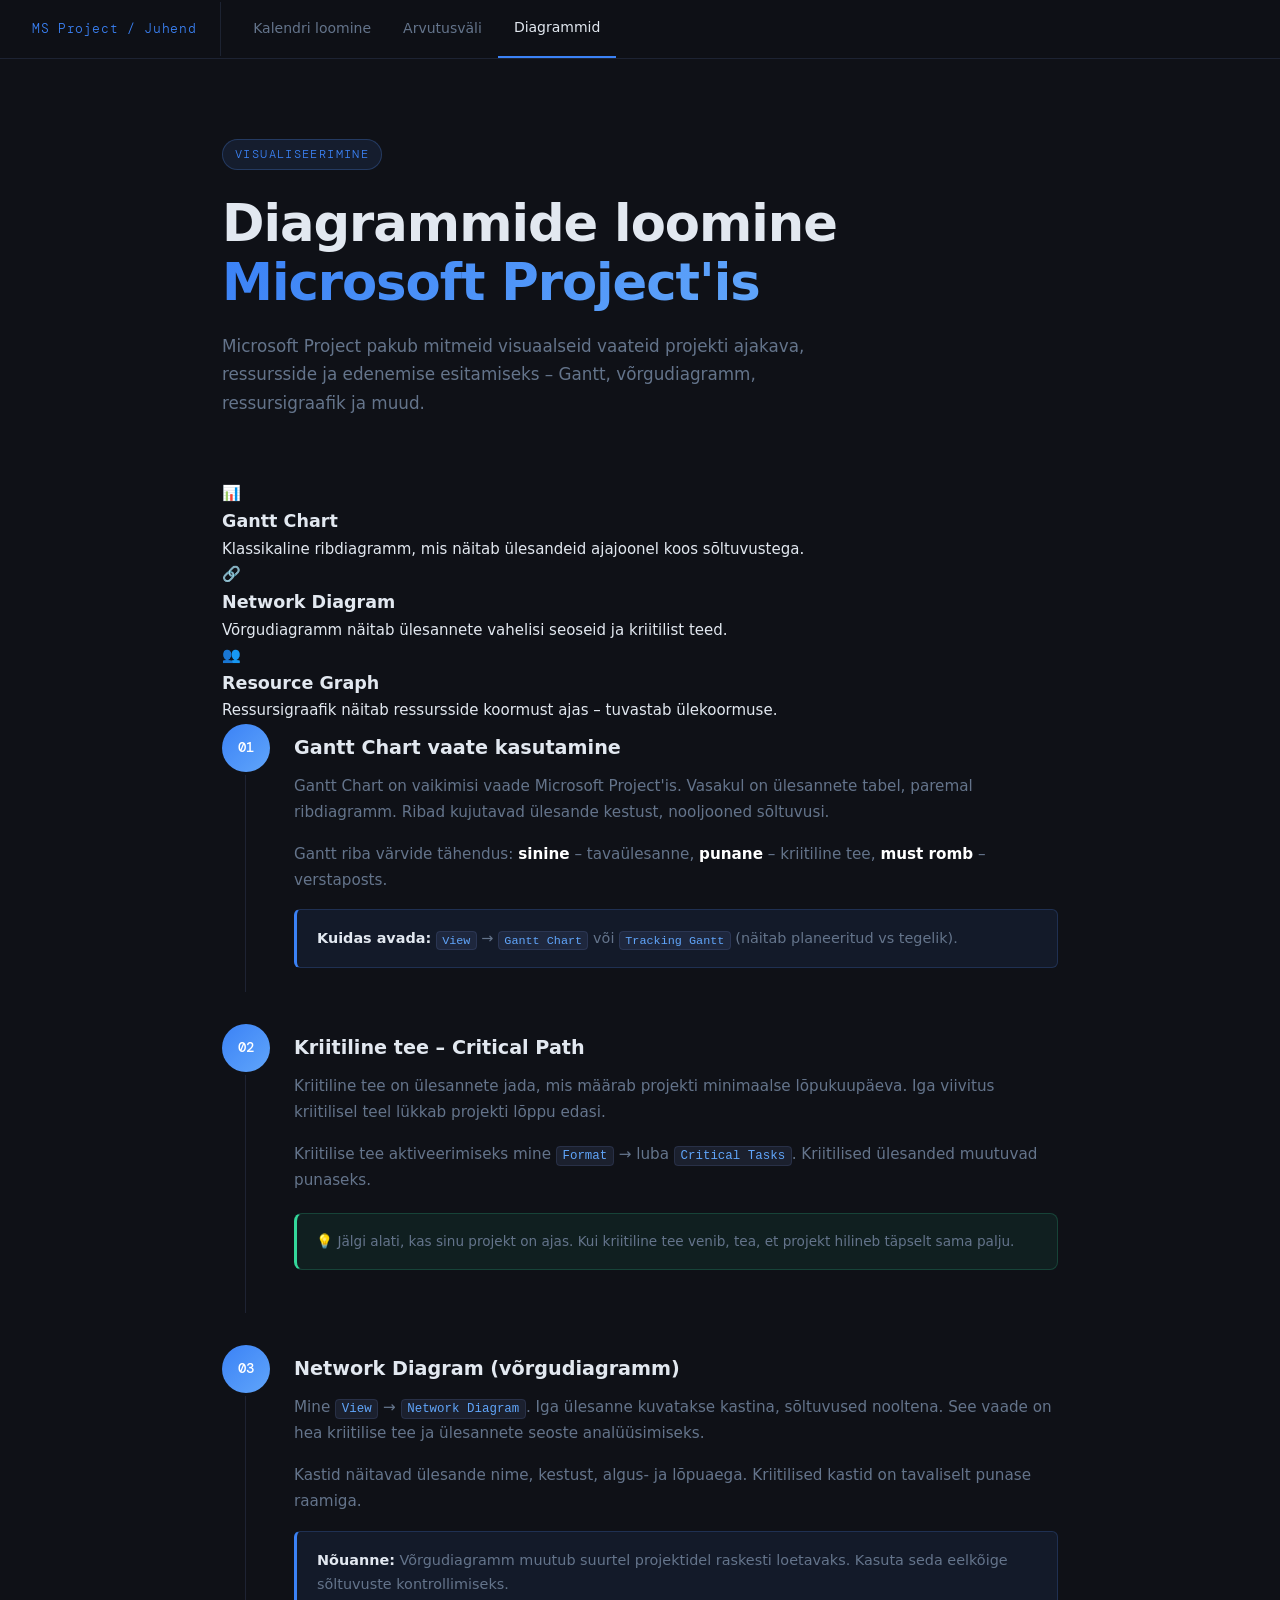
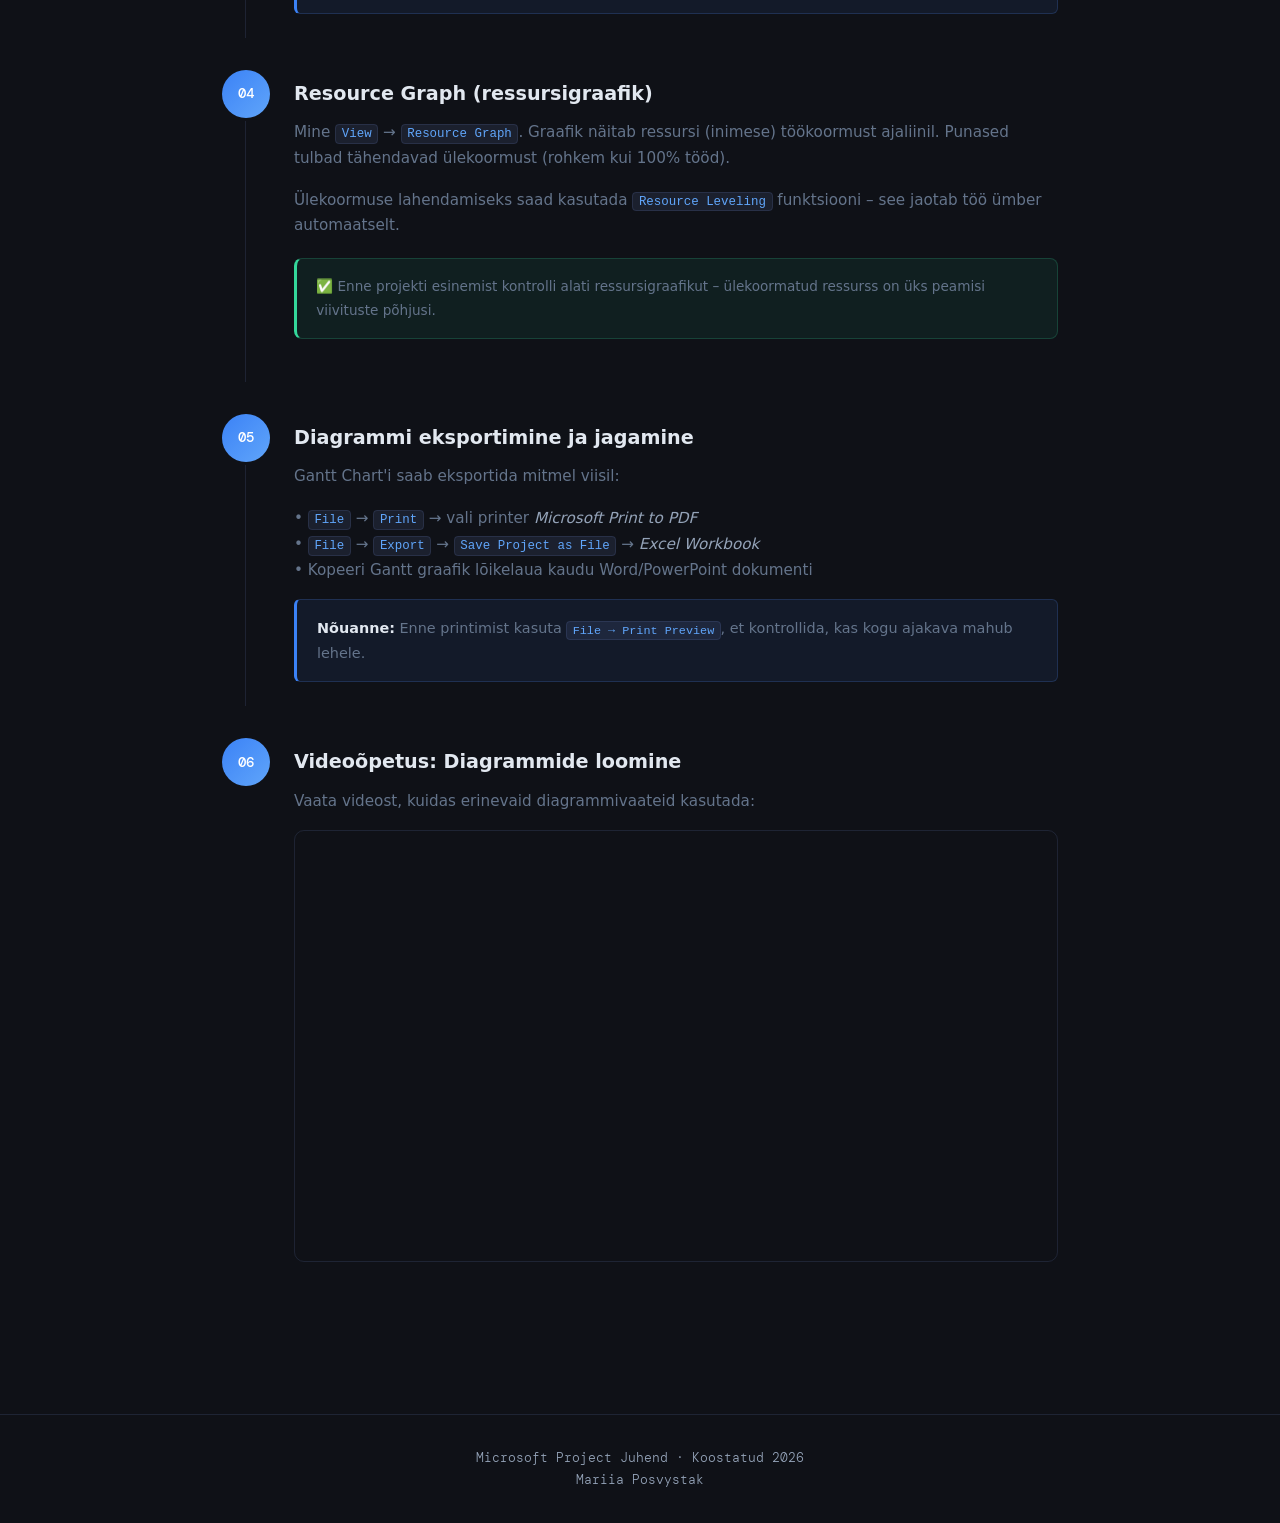
==== diagramm.html @ e5f872ce "Create diagramm.html" ====
<!DOCTYPE html>
<html lang="et">
<head>
<meta charset="UTF-8">
<meta name="viewport" content="width=device-width, initial-scale=1.0">
<title>Microsoft Project – Diagrammide loomine</title>
<link rel="stylesheet" href="style.css" />
</head>
<body>

<nav>
  <div class="nav-logo">MS Project / Juhend</div>
  <a href="index.html">Kalendri loomine</a>
  <a href="valem.html">Arvutusväli</a>
  <a href="diagramm.html" class="active">Diagrammid</a>
</nav>

<div class="hero">
  <div class="hero-tag">Visualiseerimine</div>
  <h1>Diagrammide loomine<br><span>Microsoft Project'is</span></h1>
  <p>Microsoft Project pakub mitmeid visuaalseid vaateid projekti ajakava, ressursside ja edenemise esitamiseks – Gantt, võrgudiagramm, ressursigraafik ja muud.</p>
</div>

<div class="content">

  <div class="type-grid">
    <div class="type-card">
      <div class="icon">📊</div>
      <h3>Gantt Chart</h3>
      <p>Klassikaline ribdiagramm, mis näitab ülesandeid ajajoonel koos sõltuvustega.</p>
    </div>
    <div class="type-card">
      <div class="icon">🔗</div>
      <h3>Network Diagram</h3>
      <p>Võrgudiagramm näitab ülesannete vahelisi seoseid ja kriitilist teed.</p>
    </div>
    <div class="type-card">
      <div class="icon">👥</div>
      <h3>Resource Graph</h3>
      <p>Ressursigraafik näitab ressursside koormust ajas – tuvastab ülekoormuse.</p>
    </div>
  </div>

  <div class="step">
    <div class="step-num">01</div>
    <div class="step-body">
      <h2>Gantt Chart vaate kasutamine</h2>
      <p>Gantt Chart on vaikimisi vaade Microsoft Project'is. Vasakul on ülesannete tabel, paremal ribdiagramm. Ribad kujutavad ülesande kestust, nooljooned sõltuvusi.</p>
      <p>Gantt riba värvide tähendus: <strong>sinine</strong> – tavaülesanne, <strong>punane</strong> – kriitiline tee, <strong>must romb</strong> – verstaposts.</p>
      <div class="info-box"><strong>Kuidas avada:</strong> <code>View</code> → <code>Gantt Chart</code> või <code>Tracking Gantt</code> (näitab planeeritud vs tegelik).</div>
    </div>
  </div>

  <div class="step">
    <div class="step-num">02</div>
    <div class="step-body">
      <h2>Kriitiline tee – Critical Path</h2>
      <p>Kriitiline tee on ülesannete jada, mis määrab projekti minimaalse lõpukuupäeva. Iga viivitus kriitilisel teel lükkab projekti lõppu edasi.</p>
      <p>Kriitilise tee aktiveerimiseks mine <code>Format</code> → luba <code>Critical Tasks</code>. Kriitilised ülesanded muutuvad punaseks.</p>
      <div class="tip-box">💡 Jälgi alati, kas sinu projekt on ajas. Kui kriitiline tee venib, tea, et projekt hilineb täpselt sama palju.</div>
    </div>
  </div>

  <div class="step">
    <div class="step-num">03</div>
    <div class="step-body">
      <h2>Network Diagram (võrgudiagramm)</h2>
      <p>Mine <code>View</code> → <code>Network Diagram</code>. Iga ülesanne kuvatakse kastina, sõltuvused nooltena. See vaade on hea kriitilise tee ja ülesannete seoste analüüsimiseks.</p>
      <p>Kastid näitavad ülesande nime, kestust, algus- ja lõpuaega. Kriitilised kastid on tavaliselt punase raamiga.</p>
      <div class="info-box"><strong>Nõuanne:</strong> Võrgudiagramm muutub suurtel projektidel raskesti loetavaks. Kasuta seda eelkõige sõltuvuste kontrollimiseks.</div>
    </div>
  </div>

  <div class="step">
    <div class="step-num">04</div>
    <div class="step-body">
      <h2>Resource Graph (ressursigraafik)</h2>
      <p>Mine <code>View</code> → <code>Resource Graph</code>. Graafik näitab ressursi (inimese) töökoormust ajaliinil. Punased tulbad tähendavad ülekoormust (rohkem kui 100% tööd).</p>
      <p>Ülekoormuse lahendamiseks saad kasutada <code>Resource Leveling</code> funktsiooni – see jaotab töö ümber automaatselt.</p>
      <div class="tip-box">✅ Enne projekti esinemist kontrolli alati ressursigraafikut – ülekoormatud ressurss on üks peamisi viivituste põhjusi.</div>
    </div>
  </div>

  <div class="step">
    <div class="step-num">05</div>
    <div class="step-body">
      <h2>Diagrammi eksportimine ja jagamine</h2>
      <p>Gantt Chart'i saab eksportida mitmel viisil:</p>
      <p>• <code>File</code> → <code>Print</code> → vali printer <em>Microsoft Print to PDF</em><br>
         • <code>File</code> → <code>Export</code> → <code>Save Project as File</code> → <em>Excel Workbook</em><br>
         • Kopeeri Gantt graafik lõikelaua kaudu Word/PowerPoint dokumenti</p>
      <div class="info-box"><strong>Nõuanne:</strong> Enne printimist kasuta <code>File → Print Preview</code>, et kontrollida, kas kogu ajakava mahub lehele.</div>
    </div>
  </div>

  <div class="step">
    <div class="step-num">06</div>
    <div class="step-body">
      <h2>Videoõpetus: Diagrammide loomine</h2>
      <p>Vaata videost, kuidas erinevaid diagrammivaateid kasutada:</p>
      <div class="video-wrap">
        <iframe src="https://www.youtube.com/embed/iTpoBlkR0OE" allowfullscreen title="Diagrammide loomine MS Project'is"></iframe>
      </div>
    </div>
  </div>

</div>

<footer>Microsoft Project Juhend · Koostatud 2026<br>Mariia Posvystak</footer>
</body>
</html>
---- style.css ----
@import url('https://fonts.googleapis.com/css2?family=DM+Sans:wght@300;400;500;600;700&family=DM+Mono:wght@400;500&display=swap');

:root {
  --bg: #0f1117;
  --surface: #181c27;
  --surface2: #1e2333;
  --border: #2a2f42;
  --accent: #4f8ef7;
  --accent2: #7c5cfc;
  --success: #34d89b;
  --text: #e8eaf6;
  --text-muted: #8892a4;
  --text-dim: #5a6278;
  --step-bg: #1a1f2e;
}

* { box-sizing: border-box; margin: 0; padding: 0; }

html { scroll-behavior: smooth; }

body {
  font-family: 'DM Sans', sans-serif;
  background: var(--bg);
  color: var(--text);
  min-height: 100vh;
  line-height: 1.65;
}

/* NAV */
nav {
  position: sticky; top: 0; z-index: 100;
  background: rgba(15,17,23,0.92);
  backdrop-filter: blur(12px);
  border-bottom: 1px solid var(--border);
  padding: 0 2rem;
  display: flex; align-items: center; gap: 0;
}

.nav-logo {
  font-family: 'DM Mono', monospace;
  font-size: 0.8rem;
  color: var(--accent);
  padding: 1rem 1.5rem 1rem 0;
  border-right: 1px solid var(--border);
  margin-right: 1rem;
  white-space: nowrap;
  letter-spacing: 0.05em;
}

nav a {
  color: var(--text-muted);
  text-decoration: none;
  font-size: 0.875rem;
  font-weight: 500;
  padding: 1rem 1rem;
  transition: color 0.2s;
  white-space: nowrap;
}

nav a:hover, nav a.active {
  color: var(--text);
}

nav a.active {
  border-bottom: 2px solid var(--accent);
}

/* HERO */
.hero {
  padding: 5rem 2rem 4rem;
  max-width: 900px;
  margin: 0 auto;
}

.hero-tag {
  display: inline-block;
  font-family: 'DM Mono', monospace;
  font-size: 0.72rem;
  letter-spacing: 0.12em;
  text-transform: uppercase;
  color: var(--accent);
  background: rgba(79,142,247,0.1);
  border: 1px solid rgba(79,142,247,0.25);
  padding: 0.3rem 0.75rem;
  border-radius: 2rem;
  margin-bottom: 1.5rem;
}

.hero h1 {
  font-size: clamp(2rem, 5vw, 3.2rem);
  font-weight: 700;
  line-height: 1.15;
  margin-bottom: 1.25rem;
  letter-spacing: -0.02em;
}

.hero h1 span {
  background: linear-gradient(135deg, var(--accent), var(--accent2));
  -webkit-background-clip: text;
  -webkit-text-fill-color: transparent;
  background-clip: text;
}

.hero p {
  font-size: 1.05rem;
  color: var(--text-muted);
  max-width: 620px;
}

/* CONTENT */
.content {
  max-width: 900px;
  margin: 0 auto;
  padding: 0 2rem 6rem;
}

/* STEP CARDS */
.step {
  display: grid;
  grid-template-columns: 3rem 1fr;
  gap: 0 1.5rem;
  margin-bottom: 3.5rem;
  position: relative;
}

.step::after {
  content: '';
  position: absolute;
  left: 1.45rem;
  top: 3.2rem;
  bottom: -1.5rem;
  width: 1px;
  background: var(--border);
}

.step:last-child::after { display: none; }

.step-num {
  width: 3rem; height: 3rem;
  border-radius: 50%;
  background: linear-gradient(135deg, var(--accent), var(--accent2));
  display: flex; align-items: center; justify-content: center;
  font-family: 'DM Mono', monospace;
  font-size: 0.85rem;
  font-weight: 500;
  color: #fff;
  flex-shrink: 0;
  position: relative;
  z-index: 1;
}

.step-body h2 {
  font-size: 1.2rem;
  font-weight: 600;
  margin-bottom: 0.6rem;
  padding-top: 0.5rem;
}

.step-body p {
  color: var(--text-muted);
  font-size: 0.95rem;
  margin-bottom: 1rem;
}

/* SCREENSHOT */
.screenshot {
  border: 1px solid var(--border);
  border-radius: 10px;
  overflow: hidden;
  background: var(--surface2);
  margin-top: 1rem;
}

.screenshot-bar {
  background: var(--surface);
  padding: 0.6rem 1rem;
  display: flex; align-items: center; gap: 0.5rem;
  border-bottom: 1px solid var(--border);
}

.dot { width:10px; height:10px; border-radius:50%; }
.dot-r { background:#ff5f57; }
.dot-y { background:#febc2e; }
.dot-g { background:#28c840; }

.screenshot img {
  width: 100%;
  display: block;
}

/* INFO BOX */
.info-box {
  background: rgba(79,142,247,0.08);
  border: 1px solid rgba(79,142,247,0.2);
  border-left: 3px solid var(--accent);
  border-radius: 6px;
  padding: 1rem 1.25rem;
  margin-top: 1rem;
  font-size: 0.9rem;
  color: var(--text-muted);
}

.info-box strong { color: var(--text); }

/* TIP BOX */
.tip-box {
  background: rgba(52,216,155,0.07);
  border: 1px solid rgba(52,216,155,0.2);
  border-left: 3px solid var(--success);
  border-radius: 6px;
  padding: 1rem 1.25rem;
  margin-top: 1rem;
  font-size: 0.9rem;
  color: var(--text-muted);
}

/* CODE / PATH */
code {
  font-family: 'DM Mono', monospace;
  font-size: 0.82rem;
  background: var(--surface2);
  border: 1px solid var(--border);
  padding: 0.15rem 0.5rem;
  border-radius: 4px;
  color: var(--accent);
}

/* SECTION DIVIDER */
.divider {
  border: none;
  border-top: 1px solid var(--border);
  margin: 3rem 0;
}

/* VIDEO EMBED */
.video-wrap {
  position: relative;
  padding-bottom: 56.25%;
  height: 0;
  overflow: hidden;
  border-radius: 10px;
  border: 1px solid var(--border);
  margin-top: 1rem;
}

.video-wrap iframe {
  position: absolute; top:0; left:0;
  width:100%; height:100%;
  border:none;
}

/* FOOTER */
footer {
  border-top: 1px solid var(--border);
  padding: 2rem;
  text-align: center;
  font-size: 0.8rem;
  color: var(--text-dim);
  font-family: 'DM Mono', monospace;
}/* ============================================================
   Microsoft Project — Kalendri loomise juhend
   style.css
   ============================================================ */

/* ---------- VARIABLES ---------- */
:root {
  --bg:          #0f1117;
  --bg2:         #161922;
  --bg3:         #1c2030;
  --border:      rgba(99, 120, 180, 0.18);
  --accent:      #3b82f6;
  --accent2:     #60a5fa;
  --accent-dim:  rgba(59, 130, 246, 0.12);
  --green:       #22c55e;
  --green-dim:   rgba(34, 197, 94, 0.12);
  --yellow:      #eab308;
  --yellow-dim:  rgba(234, 179, 8, 0.12);
  --red:         #ef4444;
  --text:        #e2e8f0;
  --text-muted:  #64748b;
  --text-dim:    #94a3b8;
  --code-bg:     rgba(99, 120, 180, 0.14);
  --radius:      8px;
  --radius-sm:   4px;
  --max-w:       860px;
  --tr:          0.22s ease;
  --font-sans:   'IBM Plex Sans', system-ui, sans-serif;
  --font-mono:   'IBM Plex Mono', monospace;
}

/* ---------- RESET ---------- */
*, *::before, *::after { box-sizing: border-box; margin: 0; padding: 0; }
html { scroll-behavior: smooth; }
body {
  background: var(--bg);
  color: var(--text);
  font-family: var(--font-sans);
  font-weight: 300;
  line-height: 1.7;
  font-size: 15px;
}
a { color: var(--accent2); text-decoration: none; transition: color var(--tr); }
a:hover { color: #fff; }
code {
  font-family: var(--font-mono);
  font-size: 0.82em;
  background: var(--code-bg);
  padding: 0.15em 0.45em;
  border-radius: var(--radius-sm);
  color: var(--accent2);
}
strong { font-weight: 600; color: #fff; }
em { font-style: italic; color: var(--text-dim); }
p { margin-bottom: 0.9rem; }
p:last-child { margin-bottom: 0; }

/* ---------- HEADER ---------- */
.site-header {
  position: relative;
  overflow: hidden;
  padding: 5rem 2rem 4rem;
  background: var(--bg2);
  border-bottom: 1px solid var(--border);
  text-align: center;
}

.header-grid-bg {
  position: absolute;
  inset: 0;
  background-image:
    linear-gradient(var(--border) 1px, transparent 1px),
    linear-gradient(90deg, var(--border) 1px, transparent 1px);
  background-size: 40px 40px;
  pointer-events: none;
  mask-image: radial-gradient(ellipse 80% 60% at 50% 50%, black 30%, transparent 80%);
}

.header-inner { position: relative; z-index: 1; max-width: var(--max-w); margin: 0 auto; }

.header-badge {
  display: inline-block;
  font-family: var(--font-mono);
  font-size: 0.72rem;
  letter-spacing: 0.12em;
  text-transform: uppercase;
  color: var(--accent2);
  background: var(--accent-dim);
  border: 1px solid rgba(59, 130, 246, 0.3);
  padding: 0.3rem 0.9rem;
  border-radius: 100px;
  margin-bottom: 1.4rem;
}

.site-title {
  font-size: clamp(2rem, 5vw, 3.2rem);
  font-weight: 300;
  line-height: 1.15;
  letter-spacing: -0.02em;
  color: #fff;
  margin-bottom: 1rem;
}
.site-title span { color: var(--accent2); }

.site-desc {
  font-size: 1rem;
  color: var(--text-dim);
  max-width: 560px;
  margin: 0 auto 1.8rem;
  line-height: 1.6;
}

.header-meta {
  display: flex;
  justify-content: center;
  gap: 1.5rem;
  flex-wrap: wrap;
  font-family: var(--font-mono);
  font-size: 0.75rem;
  color: var(--text-muted);
}

/* ---------- TOC ---------- */
.toc {
  background: var(--bg3);
  border-bottom: 1px solid var(--border);
  padding: 1rem 2rem;
  position: sticky;
  top: 0;
  z-index: 50;
}
.toc-inner {
  max-width: var(--max-w);
  margin: 0 auto;
  display: flex;
  align-items: center;
  gap: 1.5rem;
  flex-wrap: wrap;
}
.toc-label {
  font-family: var(--font-mono);
  font-size: 0.7rem;
  text-transform: uppercase;
  letter-spacing: 0.1em;
  color: var(--text-muted);
  white-space: nowrap;
}
.toc-list {
  list-style: none;
  display: flex;
  gap: 1.5rem;
  flex-wrap: wrap;
  counter-reset: toc;
}
.toc-list li { counter-increment: toc; }
.toc-list a {
  font-size: 0.78rem;
  color: var(--text-dim);
}
.toc-list a::before {
  content: counter(toc) ". ";
  color: var(--text-muted);
  font-family: var(--font-mono);
  font-size: 0.7em;
}
.toc-list a:hover { color: var(--accent2); }

/* ---------- SECTIONS ---------- */
.section { padding: 4rem 2rem; }
.section--alt { background: var(--bg2); }
.section-inner { max-width: var(--max-w); margin: 0 auto; }

.step-badge {
  display: inline-block;
  font-family: var(--font-mono);
  font-size: 0.68rem;
  text-transform: uppercase;
  letter-spacing: 0.15em;
  color: var(--accent);
  background: var(--accent-dim);
  border: 1px solid rgba(59, 130, 246, 0.25);
  padding: 0.2rem 0.7rem;
  border-radius: 100px;
  margin-bottom: 0.75rem;
}

.section-title {
  font-size: clamp(1.5rem, 3.5vw, 2.1rem);
  font-weight: 300;
  color: #fff;
  letter-spacing: -0.02em;
  margin-bottom: 1.2rem;
  line-height: 1.2;
}

/* ---------- INFO CARDS ---------- */
.info-grid {
  display: grid;
  grid-template-columns: repeat(auto-fit, minmax(220px, 1fr));
  gap: 1rem;
  margin: 1.5rem 0;
}
.info-card {
  background: var(--bg3);
  border: 1px solid var(--border);
  border-radius: var(--radius);
  padding: 1.4rem;
  transition: border-color var(--tr);
}
.info-card:hover { border-color: rgba(99, 120, 180, 0.4); }
.info-card__icon { font-size: 1.6rem; margin-bottom: 0.6rem; }
.info-card h3 {
  font-size: 0.95rem;
  font-weight: 600;
  color: #fff;
  margin-bottom: 0.4rem;
}
.info-card p { font-size: 0.83rem; color: var(--text-dim); margin: 0; }

/* ---------- TIP BOXES ---------- */
.tip-box {
  display: flex;
  gap: 0.8rem;
  padding: 1rem 1.2rem;
  border-radius: var(--radius);
  margin: 1.2rem 0;
  font-size: 0.85rem;
  align-items: flex-start;
}
.tip-icon { font-size: 1rem; flex-shrink: 0; margin-top: 0.1rem; }
.tip-box--blue  { background: var(--accent-dim); border: 1px solid rgba(59,130,246,.25); }
.tip-box--green { background: var(--green-dim);  border: 1px solid rgba(34,197,94,.25); }
.tip-box--yellow{ background: var(--yellow-dim); border: 1px solid rgba(234,179,8,.25); color: #fef08a; }
.tip-box--inline {
  background: var(--yellow-dim);
  border: 1px solid rgba(234,179,8,.25);
  border-radius: var(--radius-sm);
  padding: 0.5rem 0.8rem;
  font-size: 0.8rem;
  color: #fef08a;
  margin-top: 0.8rem;
}

/* ---------- SCREENSHOT MOCK ---------- */
.screenshot-wrap {
  margin: 1.8rem 0;
  border: 1px solid var(--border);
  border-radius: var(--radius);
  overflow: hidden;
  box-shadow: 0 8px 32px rgba(0,0,0,0.4);
}
.screenshot-toolbar {
  display: flex;
  align-items: center;
  gap: 0.5rem;
  background: #252933;
  padding: 0.55rem 0.9rem;
  border-bottom: 1px solid var(--border);
}
.dot {
  width: 11px; height: 11px;
  border-radius: 50%; flex-shrink: 0;
}
.dot--red    { background: #ef4444; }
.dot--yellow { background: #eab308; }
.dot--green  { background: #22c55e; }
.toolbar-title {
  font-family: var(--font-mono);
  font-size: 0.72rem;
  color: var(--text-muted);
  margin-left: 0.4rem;
}
.screenshot-body {
  background: #1e2235;
  padding: 1rem;
  overflow-x: auto;
}
.screenshot-body--pad { padding: 1.5rem; }
.screenshot-caption {
  background: var(--bg3);
  border-top: 1px solid var(--border);
  padding: 0.6rem 1rem;
  font-size: 0.78rem;
  color: var(--text-muted);
}

/* --- Ribbon --- */
.mock-ribbon {
  display: flex;
  align-items: center;
  gap: 0.3rem;
  background: #1a1f30;
  padding: 0.5rem 0.6rem;
  border-radius: var(--radius-sm);
  margin-bottom: 0.75rem;
  flex-wrap: wrap;
}
.ribbon-tab {
  font-family: var(--font-mono);
  font-size: 0.72rem;
  padding: 0.25rem 0.7rem;
  border-radius: var(--radius-sm);
  color: var(--text-muted);
  cursor: default;
}
.ribbon-tab--active {
  background: var(--accent-dim);
  color: var(--accent2);
  border: 1px solid rgba(59,130,246,0.3);
}
.ribbon-btns { display: flex; gap: 0.4rem; margin-left: auto; flex-wrap: wrap; }
.ribbon-btn {
  font-family: var(--font-mono);
  font-size: 0.7rem;
  background: #252a3d;
  border: 1px solid var(--border);
  color: var(--text-dim);
  padding: 0.3rem 0.7rem;
  border-radius: var(--radius-sm);
  cursor: default;
}
.ribbon-btn--highlight {
  background: var(--accent-dim);
  border-color: rgba(59,130,246,0.4);
  color: var(--accent2);
  font-weight: 500;
}

/* --- Mock Dialog --- */
.mock-dialog {
  background: #1a1f30;
  border: 1px solid var(--border);
  border-radius: var(--radius);
  padding: 1rem;
}
.mock-dialog--sm  { max-width: 380px; margin: 0 auto; }
.mock-dialog--md  { max-width: 480px; margin: 0 auto; }
.dialog-titlebar {
  font-family: var(--font-mono);
  font-size: 0.78rem;
  color: var(--accent2);
  font-weight: 500;
  padding-bottom: 0.6rem;
  border-bottom: 1px solid var(--border);
  margin-bottom: 0.8rem;
}
.dialog-row {
  display: flex;
  align-items: center;
  gap: 0.6rem;
  flex-wrap: wrap;
  font-size: 0.8rem;
  color: var(--text-dim);
  margin-bottom: 0.6rem;
}
.dialog-radios {
  display: flex;
  flex-direction: column;
  gap: 0.5rem;
  font-size: 0.82rem;
  color: var(--text-dim);
  margin-bottom: 0.8rem;
}
.dialog-radios label { display: flex; align-items: center; gap: 0.4rem; cursor: default; }
.dialog-namefield {
  display: flex;
  align-items: center;
  gap: 0.6rem;
  font-size: 0.82rem;
  color: var(--text-dim);
  margin-bottom: 0.8rem;
}
.dialog-btns {
  display: flex;
  gap: 0.5rem;
  justify-content: flex-end;
  margin-top: 0.6rem;
}
.dialog-btns--spread {
  display: flex;
  justify-content: space-between;
  align-items: center;
  gap: 0.5rem;
  margin-top: 0.8rem;
}
.dialog-btns--spread > div { display: flex; gap: 0.4rem; }
.dialog-tabs {
  display: flex;
  gap: 0.3rem;
  margin-bottom: 0.6rem;
  border-bottom: 1px solid var(--border);
  padding-bottom: 0.4rem;
}
.dtab {
  font-family: var(--font-mono);
  font-size: 0.72rem;
  padding: 0.25rem 0.7rem;
  border-radius: var(--radius-sm) var(--radius-sm) 0 0;
  color: var(--text-muted);
  cursor: default;
}
.dtab--active {
  background: var(--accent-dim);
  color: var(--accent2);
  border: 1px solid rgba(59,130,246,.25);
}
.exc-btns { display: flex; gap: 0.4rem; margin-top: 0.4rem; }

/* --- Project Info Grid --- */
.proj-info-grid {
  display: grid;
  grid-template-columns: auto 1fr;
  gap: 0.5rem 0.8rem;
  align-items: center;
  font-size: 0.82rem;
}
.proj-info-grid label { color: var(--text-muted); white-space: nowrap; font-size: 0.78rem; }
.label--hl { color: var(--yellow) !important; font-weight: 500; }
.mock-select--hl {
  border-color: rgba(234,179,8,.4) !important;
  background: rgba(234,179,8,.07) !important;
  color: #fef08a !important;
}

/* --- Shared form elements --- */
.mock-btn {
  font-family: var(--font-mono);
  font-size: 0.72rem;
  background: #252a3d;
  border: 1px solid var(--border);
  color: var(--text-dim);
  padding: 0.3rem 0.8rem;
  border-radius: var(--radius-sm);
  cursor: default;
}
.mock-btn--primary {
  background: var(--accent-dim);
  border-color: rgba(59,130,246,.4);
  color: var(--accent2);
}
.mock-btn--highlight {
  background: var(--accent-dim);
  border-color: rgba(59,130,246,.4);
  color: var(--accent2);
  font-weight: 500;
  white-space: nowrap;
}
.mock-select {
  font-family: var(--font-mono);
  font-size: 0.75rem;
  background: #252a3d;
  border: 1px solid var(--border);
  color: var(--text);
  padding: 0.25rem 0.5rem;
  border-radius: var(--radius-sm);
  cursor: default;
  appearance: none;
}
.mock-select--inline { padding: 0.1rem 0.3rem; font-size: 0.7rem; }
.mock-input {
  font-family: var(--font-mono);
  font-size: 0.75rem;
  background: #252a3d;
  border: 1px solid var(--border);
  color: var(--text);
  padding: 0.25rem 0.6rem;
  border-radius: var(--radius-sm);
  width: 100%;
  outline: none;
}
.mock-input--highlight {
  border-color: rgba(59,130,246,.4);
  background: var(--accent-dim);
  color: var(--accent2);
}

/* --- Calendar mock --- */
.mock-cal {
  background: #252a3d;
  border: 1px solid var(--border);
  border-radius: var(--radius-sm);
  padding: 0.6rem;
  margin-top: 0.6rem;
  max-width: 320px;
}
.mock-cal__header {
  display: flex;
  justify-content: space-between;
  font-family: var(--font-mono);
  font-size: 0.72rem;
  color: var(--text-dim);
  margin-bottom: 0.5rem;
  padding: 0 0.2rem;
}
.mock-cal__grid {
  display: grid;
  grid-template-columns: repeat(7, 1fr);
  gap: 2px;
}
.cal-dn {
  font-family: var(--font-mono);
  font-size: 0.62rem;
  text-align: center;
  color: var(--text-muted);
  padding: 0.15rem 0;
}
.cal-dn--we { color: #475569; }
.cal-d {
  font-family: var(--font-mono);
  font-size: 0.68rem;
  text-align: center;
  padding: 0.2rem 0.1rem;
  border-radius: 3px;
  color: var(--text-dim);
}
.cal-d--we  { color: #475569; background: rgba(71,85,105,.15); }
.cal-d--hol { background: rgba(59,130,246,.2); color: var(--accent2); font-weight: 500; }
.cal-legend {
  display: flex;
  gap: 1rem;
  margin-top: 0.5rem;
  font-size: 0.65rem;
  color: var(--text-muted);
}
.leg-dot {
  display: inline-block;
  width: 8px; height: 8px;
  border-radius: 2px;
  margin-right: 3px;
  vertical-align: middle;
}
.leg-dot--hol { background: rgba(59,130,246,.5); }
.leg-dot--we  { background: rgba(71,85,105,.5); }

/* --- Tables --- */
.mock-table {
  width: 100%;
  border-collapse: collapse;
  font-family: var(--font-mono);
  font-size: 0.75rem;
  margin-bottom: 0.2rem;
}
.mock-table--full { width: 100%; }
.mock-table--sm   { max-width: 200px; }
.mock-table th {
  text-align: left;
  padding: 0.3rem 0.5rem;
  background: rgba(99,120,180,.1);
  color: var(--text-muted);
  border: 1px solid var(--border);
}
.mock-table td {
  padding: 0.3rem 0.5rem;
  border: 1px solid var(--border);
  color: var(--text-dim);
}
.tr--selected { background: var(--accent-dim); color: var(--accent2) !important; }
.tr--selected td { color: var(--accent2); }
.tr--holiday td { color: var(--text-dim); }
.tr--hl td { background: rgba(234,179,8,.08); color: #fef08a; }

/* --- Working times panel --- */
.wt-panel {
  background: #252a3d;
  border: 1px solid var(--border);
  border-radius: var(--radius-sm);
  padding: 0.7rem;
  margin-top: 0.5rem;
}
.wt-title { font-family: var(--font-mono); font-size: 0.7rem; color: var(--text-muted); margin-bottom: 0.5rem; }
.wt-days { display: flex; flex-direction: column; gap: 0.25rem; margin-bottom: 0.6rem; }
.wt-day {
  display: flex;
  align-items: center;
  gap: 0.5rem;
  font-size: 0.78rem;
  color: var(--text-dim);
}
.wt-day--hl  { background: rgba(234,179,8,.07); border-radius: 3px; padding: 0 0.3rem; }
.wt-day--we  { color: #475569; }
.wt-day em   { color: var(--yellow); font-style: normal; font-size: 0.72rem; }

/* ---------- STEPS LIST ---------- */
.steps-list {
  list-style: none;
  display: flex;
  flex-direction: column;
  gap: 0.75rem;
  margin: 1.5rem 0;
}
.steps-list li {
  display: flex;
  gap: 1rem;
  align-items: flex-start;
  background: var(--bg3);
  border: 1px solid var(--border);
  border-radius: var(--radius);
  padding: 0.8rem 1rem;
  font-size: 0.87rem;
  transition: border-color var(--tr);
}
.steps-list li:hover { border-color: rgba(99,120,180,.4); }
.steps-num {
  flex-shrink: 0;
  width: 24px; height: 24px;
  background: var(--accent-dim);
  border: 1px solid rgba(59,130,246,.3);
  color: var(--accent2);
  border-radius: 50%;
  font-family: var(--font-mono);
  font-size: 0.7rem;
  font-weight: 500;
  display: flex;
  align-items: center;
  justify-content: center;
}

/* ---------- HOLIDAYS ---------- */
.holidays-block {
  margin-top: 2rem;
  background: var(--bg3);
  border: 1px solid var(--border);
  border-radius: var(--radius);
  padding: 1.2rem 1.4rem;
}
.holidays-block h3 {
  font-size: 0.85rem;
  font-weight: 600;
  color: var(--text-dim);
  margin-bottom: 0.8rem;
  text-transform: uppercase;
  letter-spacing: 0.08em;
  font-family: var(--font-mono);
}
.holidays-grid {
  display: flex;
  flex-wrap: wrap;
  gap: 0.5rem;
}
.hchip {
  background: var(--accent-dim);
  border: 1px solid rgba(59,130,246,.2);
  color: var(--text-dim);
  font-size: 0.78rem;
  padding: 0.25rem 0.7rem;
  border-radius: 100px;
  font-family: var(--font-mono);
}

/* ---------- IMPACT CARDS ---------- */
.impact-grid {
  display: grid;
  grid-template-columns: repeat(auto-fit, minmax(200px, 1fr));
  gap: 1rem;
  margin: 1.5rem 0;
}
.impact-card {
  background: var(--bg3);
  border: 1px solid var(--border);
  border-radius: var(--radius);
  padding: 1.2rem;
  transition: border-color var(--tr);
}
.impact-card:hover { border-color: rgba(99,120,180,.4); }
.impact-icon { font-size: 1.4rem; margin-bottom: 0.5rem; display: block; }
.impact-card h3 {
  font-size: 0.9rem;
  font-weight: 600;
  color: #fff;
  margin-bottom: 0.4rem;
}
.impact-card p { font-size: 0.82rem; color: var(--text-dim); margin: 0; }

/* Gantt demo */
.gantt-demo { margin-top: 0.8rem; display: flex; flex-direction: column; gap: 0.4rem; }
.gantt-row { display: flex; align-items: center; gap: 0.5rem; }
.gantt-label { font-family: var(--font-mono); font-size: 0.68rem; color: var(--text-muted); width: 65px; flex-shrink: 0; }
.gantt-bar  { flex: 1; background: rgba(99,120,180,.1); border-radius: 3px; height: 22px; overflow: hidden; }
.gantt-fill {
  height: 100%;
  width: 75%;
  background: var(--accent-dim);
  border: 1px solid rgba(59,130,246,.3);
  color: var(--accent2);
  font-family: var(--font-mono);
  font-size: 0.65rem;
  display: flex;
  align-items: center;
  padding: 0 0.4rem;
  white-space: nowrap;
}
.gantt-fill--shift {
  width: 92%;
  background: rgba(234,179,8,.12);
  border-color: rgba(234,179,8,.3);
  color: #fef08a;
}

/* ---------- SUMMARY ---------- */
.summary-box {
  background: var(--bg3);
  border: 1px solid rgba(34,197,94,.25);
  border-radius: var(--radius);
  padding: 1.4rem 1.6rem;
  margin-top: 2rem;
}
.summary-box h3 {
  font-size: 1rem;
  font-weight: 600;
  color: var(--green);
  margin-bottom: 1rem;
}
.summary-list {
  list-style: none;
  display: flex;
  flex-direction: column;
  gap: 0.5rem;
}
.summary-list li {
  font-size: 0.87rem;
  color: var(--text-dim);
  padding-left: 1.2rem;
  position: relative;
}
.summary-list li::before {
  content: '›';
  position: absolute;
  left: 0;
  color: var(--green);
  font-weight: 600;
}

/* ---------- FOOTER ---------- */
.site-footer {
  background: var(--bg2);
  border-top: 1px solid var(--border);
  padding: 2rem;
}
.footer-inner {
  max-width: var(--max-w);
  margin: 0 auto;
  display: flex;
  justify-content: space-between;
  align-items: flex-start;
  gap: 2rem;
  flex-wrap: wrap;
}
.footer-logo {
  display: block;
  font-family: var(--font-mono);
  font-size: 0.8rem;
  color: var(--accent2);
  margin-bottom: 0.4rem;
}
.footer-inner p { font-size: 0.78rem; color: var(--text-muted); margin: 0; }
.footer-right {
  display: flex;
  flex-direction: column;
  align-items: flex-end;
  gap: 0.3rem;
}
.footer-link {
  font-family: var(--font-mono);
  font-size: 0.8rem;
  color: var(--accent2);
}
.footer-right span { font-size: 0.72rem; color: var(--text-muted); }

/* ---------- RESPONSIVE ---------- */
@media (max-width: 600px) {
  .toc { display: none; }
  .section { padding: 2.5rem 1rem; }
  .info-grid { grid-template-columns: 1fr; }
  .proj-info-grid { grid-template-columns: 1fr; }
  .proj-info-grid label { font-size: 0.68rem; color: var(--text-muted); }
  .impact-grid { grid-template-columns: 1fr; }
}

/* ---------- SCROLLBAR ---------- */
::-webkit-scrollbar { width: 6px; height: 6px; }
::-webkit-scrollbar-track { background: var(--bg); }
::-webkit-scrollbar-thumb { background: #2d3348; border-radius: 3px; }
::-webkit-scrollbar-thumb:hover { background: #3d4460; }
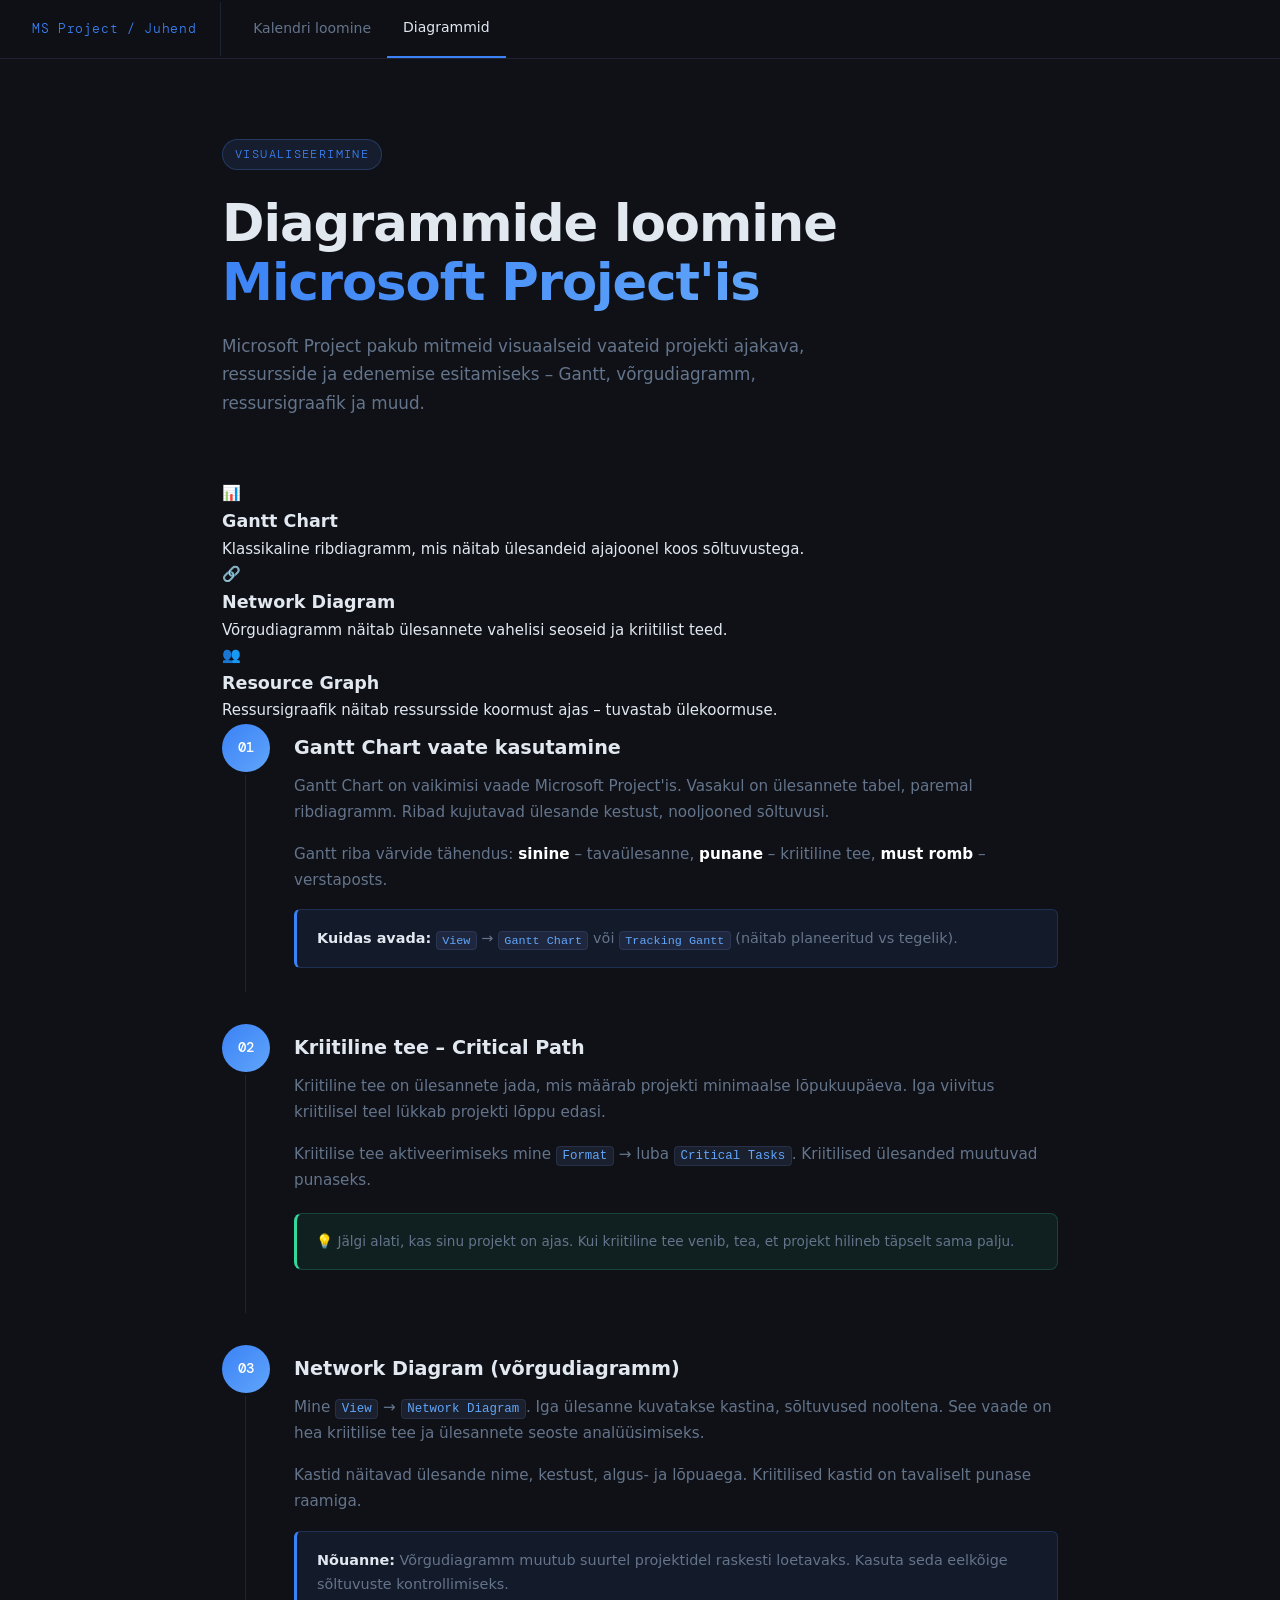
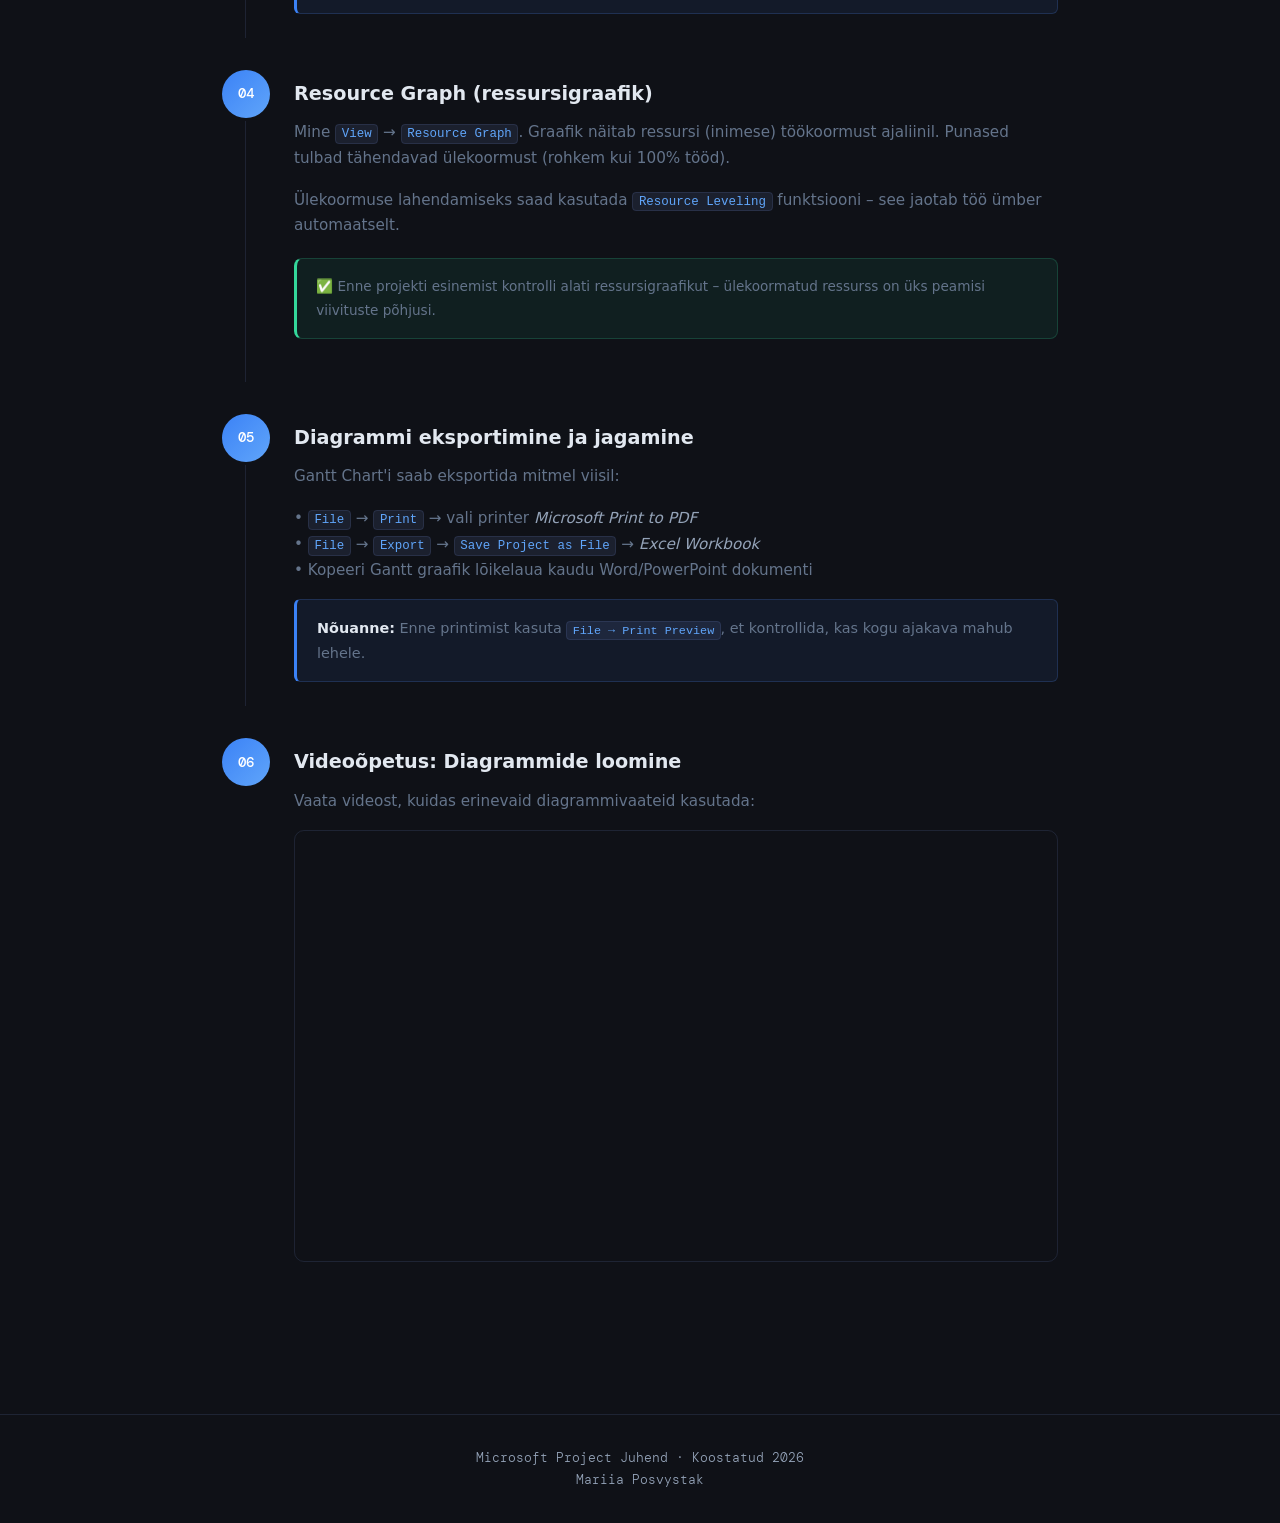
==== commit 89f089cd: "Remove link to Arvutusväli in navigation" ====
--- a/diagramm.html
+++ b/diagramm.html
@@ -11,7 +11,6 @@
 <nav>
   <div class="nav-logo">MS Project / Juhend</div>
   <a href="index.html">Kalendri loomine</a>
-  <a href="valem.html">Arvutusväli</a>
   <a href="diagramm.html" class="active">Diagrammid</a>
 </nav>
 
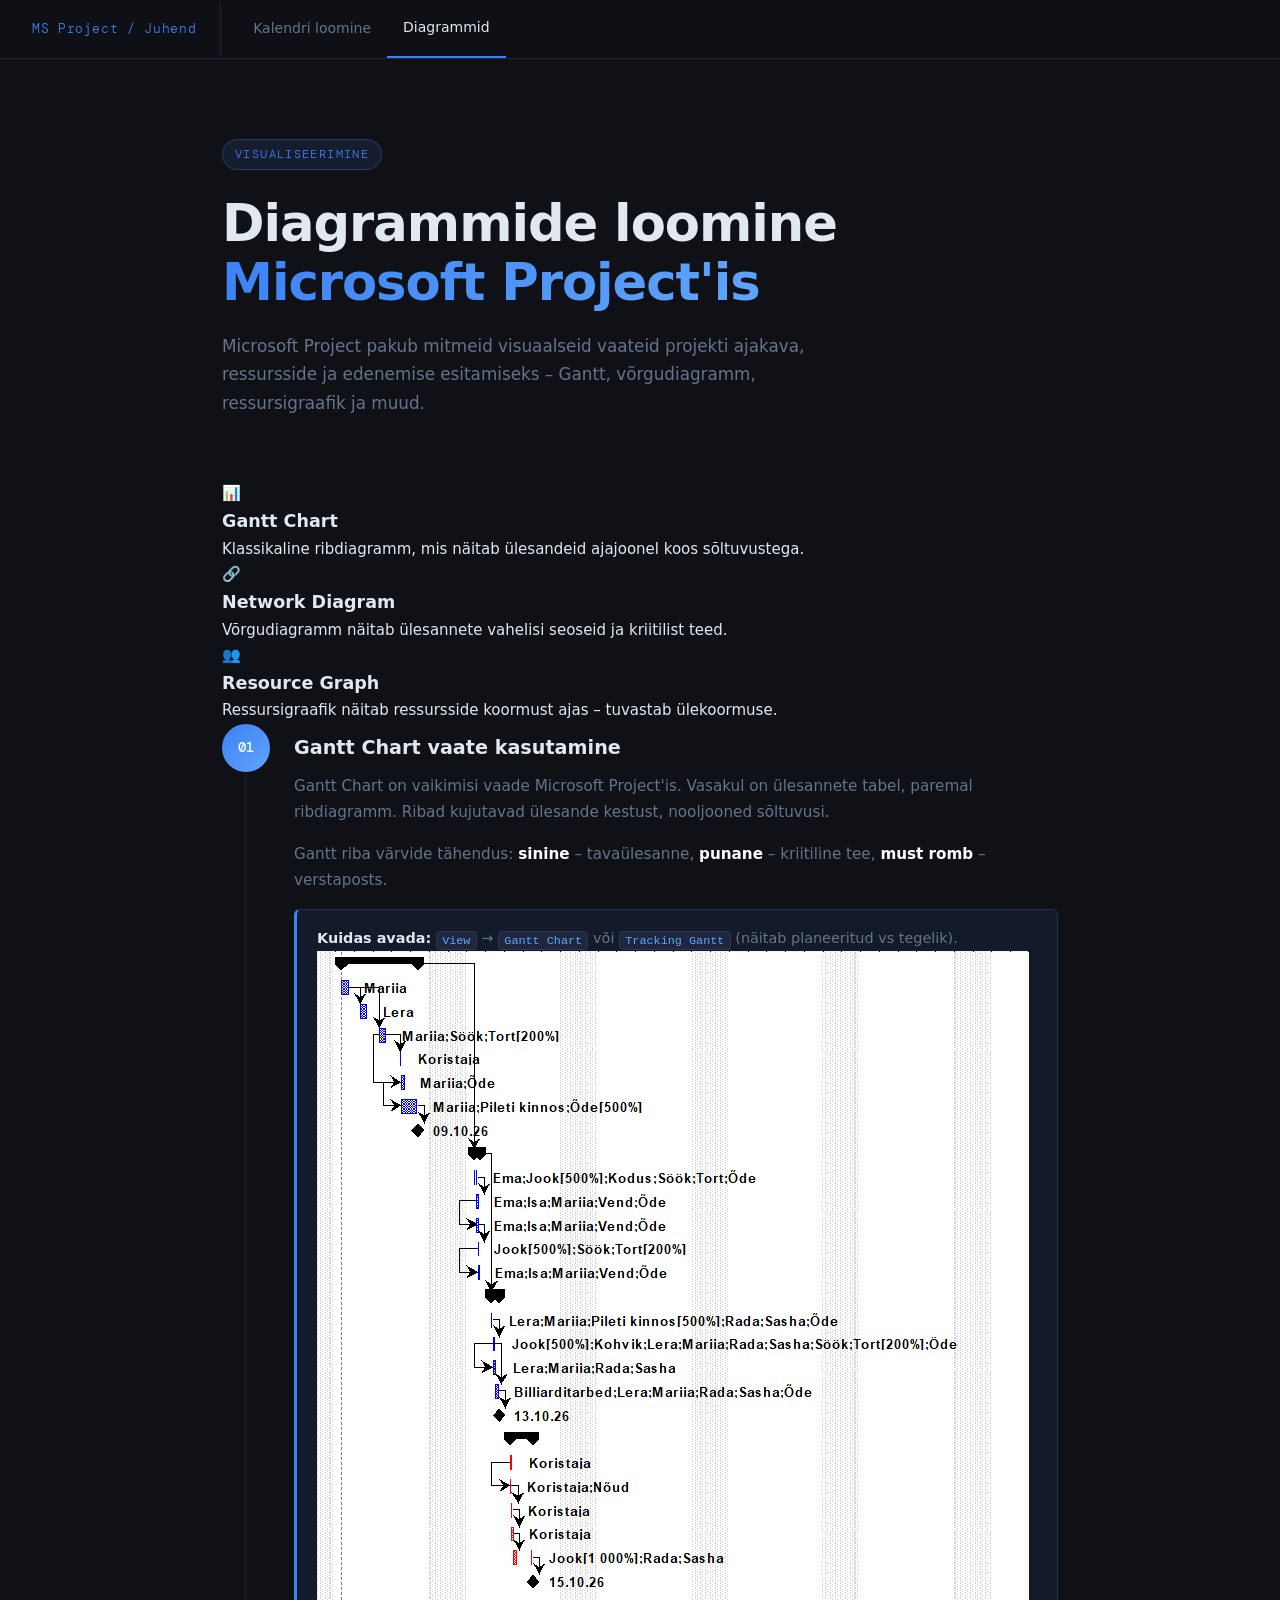
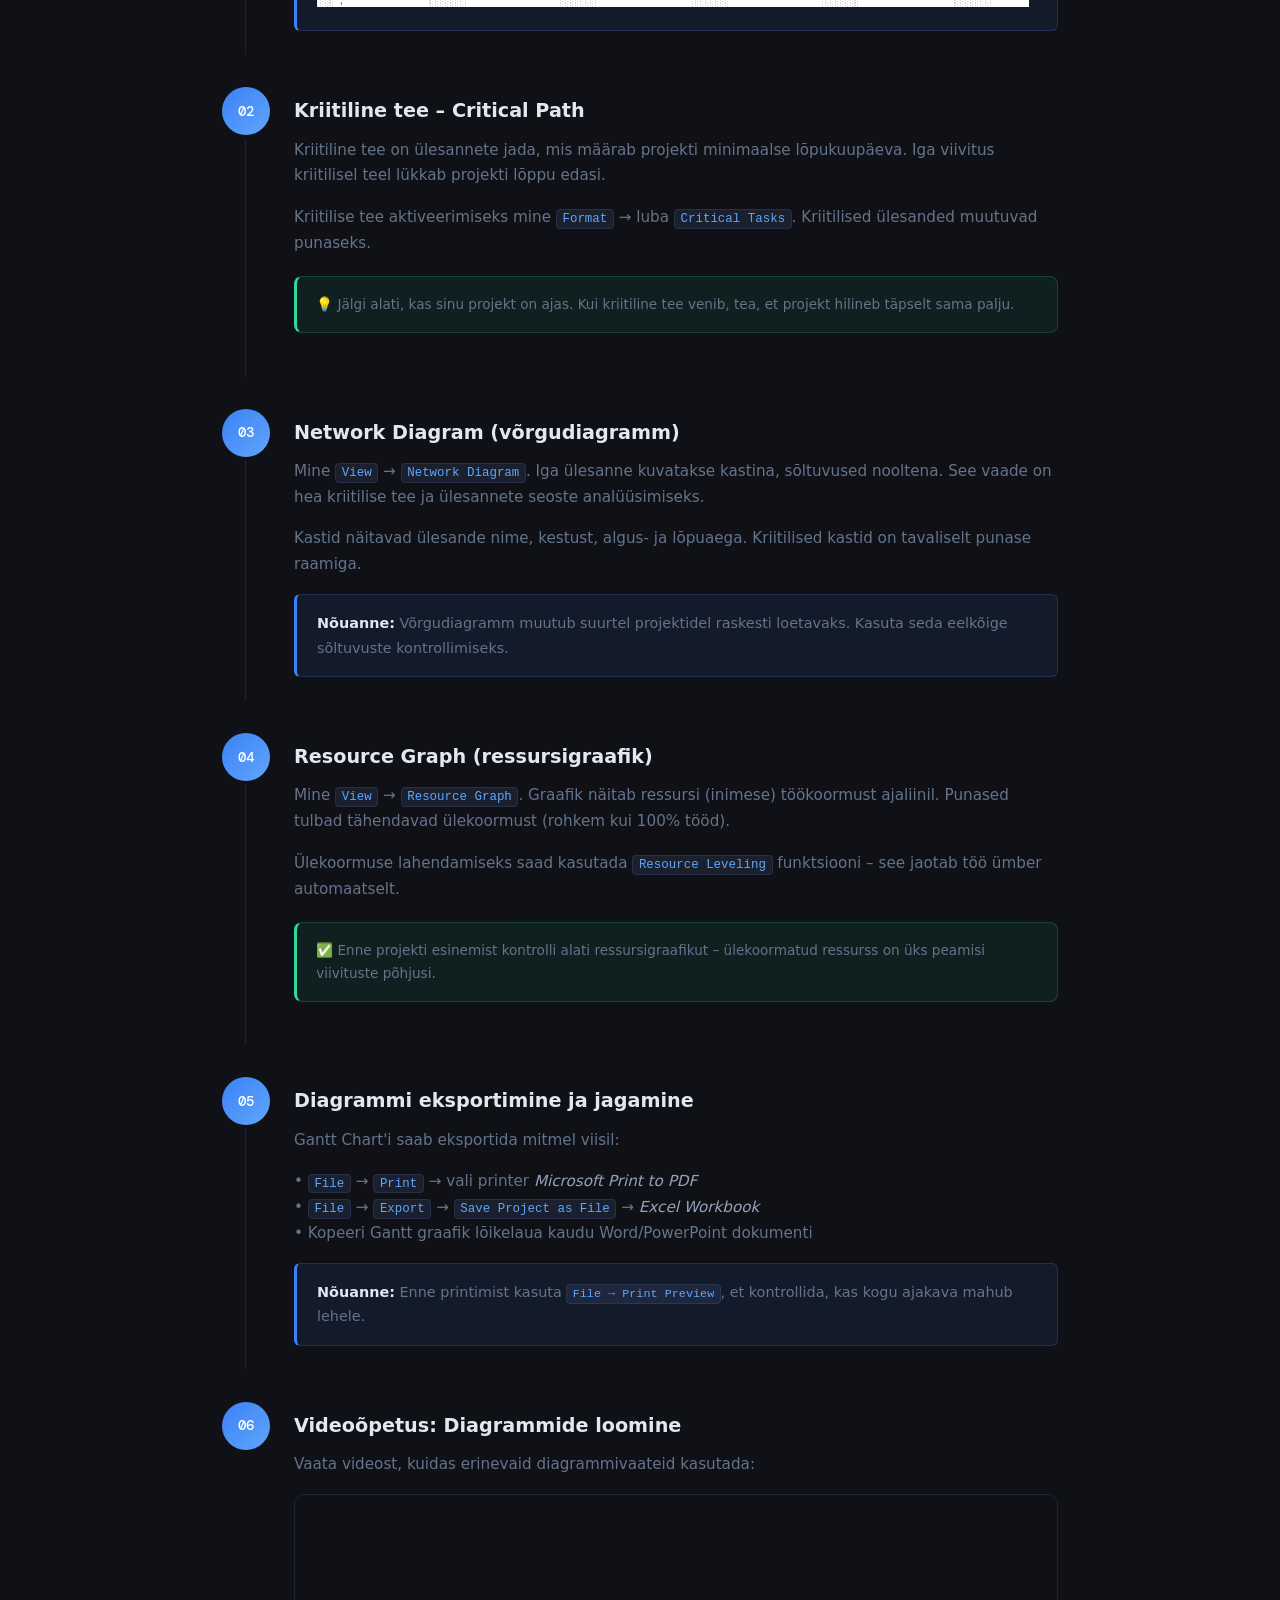
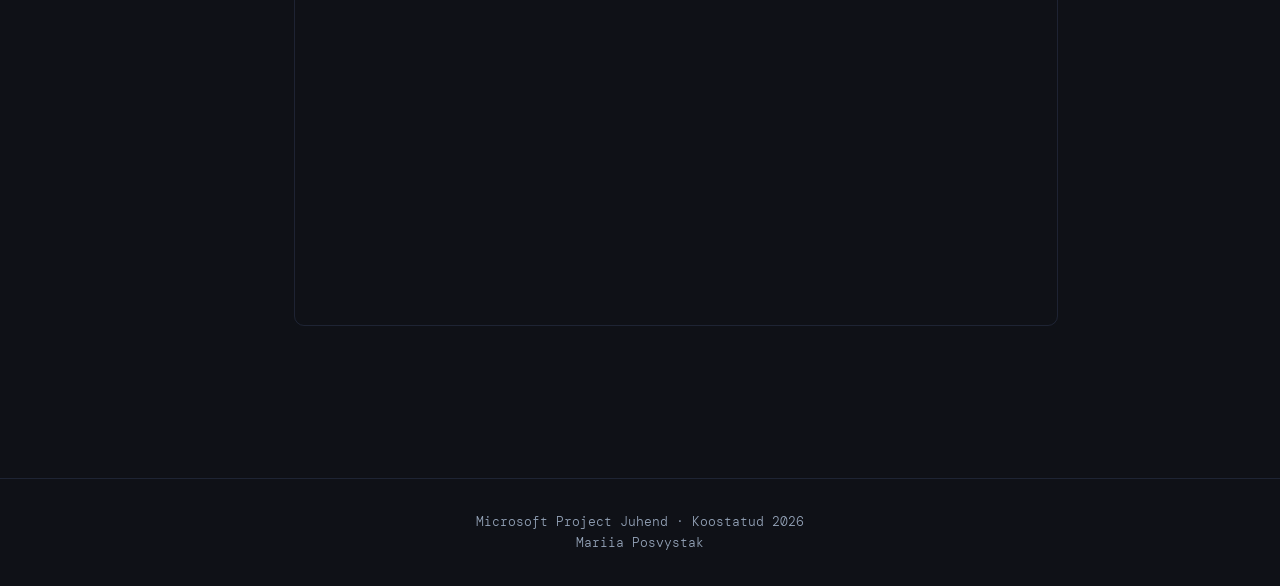
==== commit f31ae9b9: "Update diagramm.html" ====
--- a/diagramm.html
+++ b/diagramm.html
@@ -46,7 +46,8 @@
       <h2>Gantt Chart vaate kasutamine</h2>
       <p>Gantt Chart on vaikimisi vaade Microsoft Project'is. Vasakul on ülesannete tabel, paremal ribdiagramm. Ribad kujutavad ülesande kestust, nooljooned sõltuvusi.</p>
       <p>Gantt riba värvide tähendus: <strong>sinine</strong> – tavaülesanne, <strong>punane</strong> – kriitiline tee, <strong>must romb</strong> – verstaposts.</p>
-      <div class="info-box"><strong>Kuidas avada:</strong> <code>View</code> → <code>Gantt Chart</code> või <code>Tracking Gantt</code> (näitab planeeritud vs tegelik).</div>
+      <div class="info-box"><strong>Kuidas avada:</strong> <code>View</code> → <code>Gantt Chart</code> või <code>Tracking Gantt</code> (näitab planeeritud vs tegelik).
+      <img src="Pildid/diag_gr.png" alt="Project menüü – Change Working Time nupp"></div>
     </div>
   </div>
 
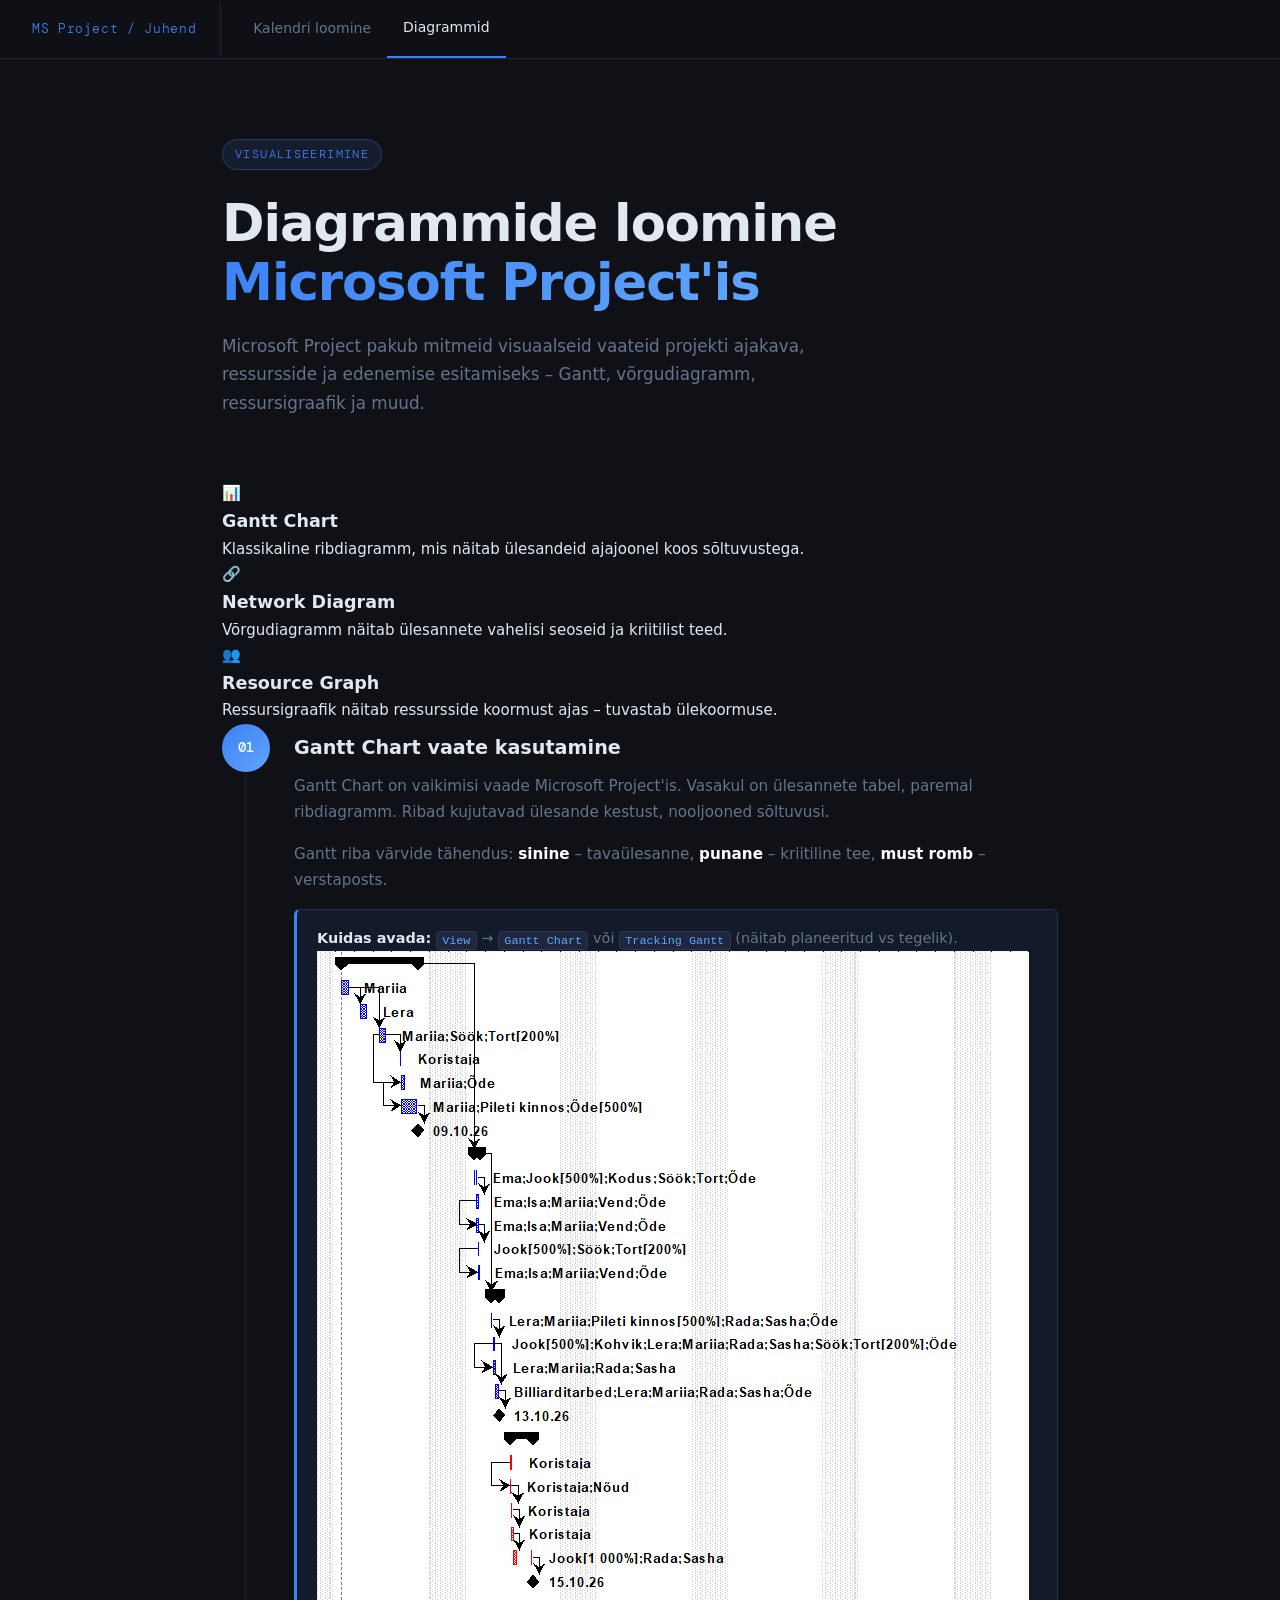
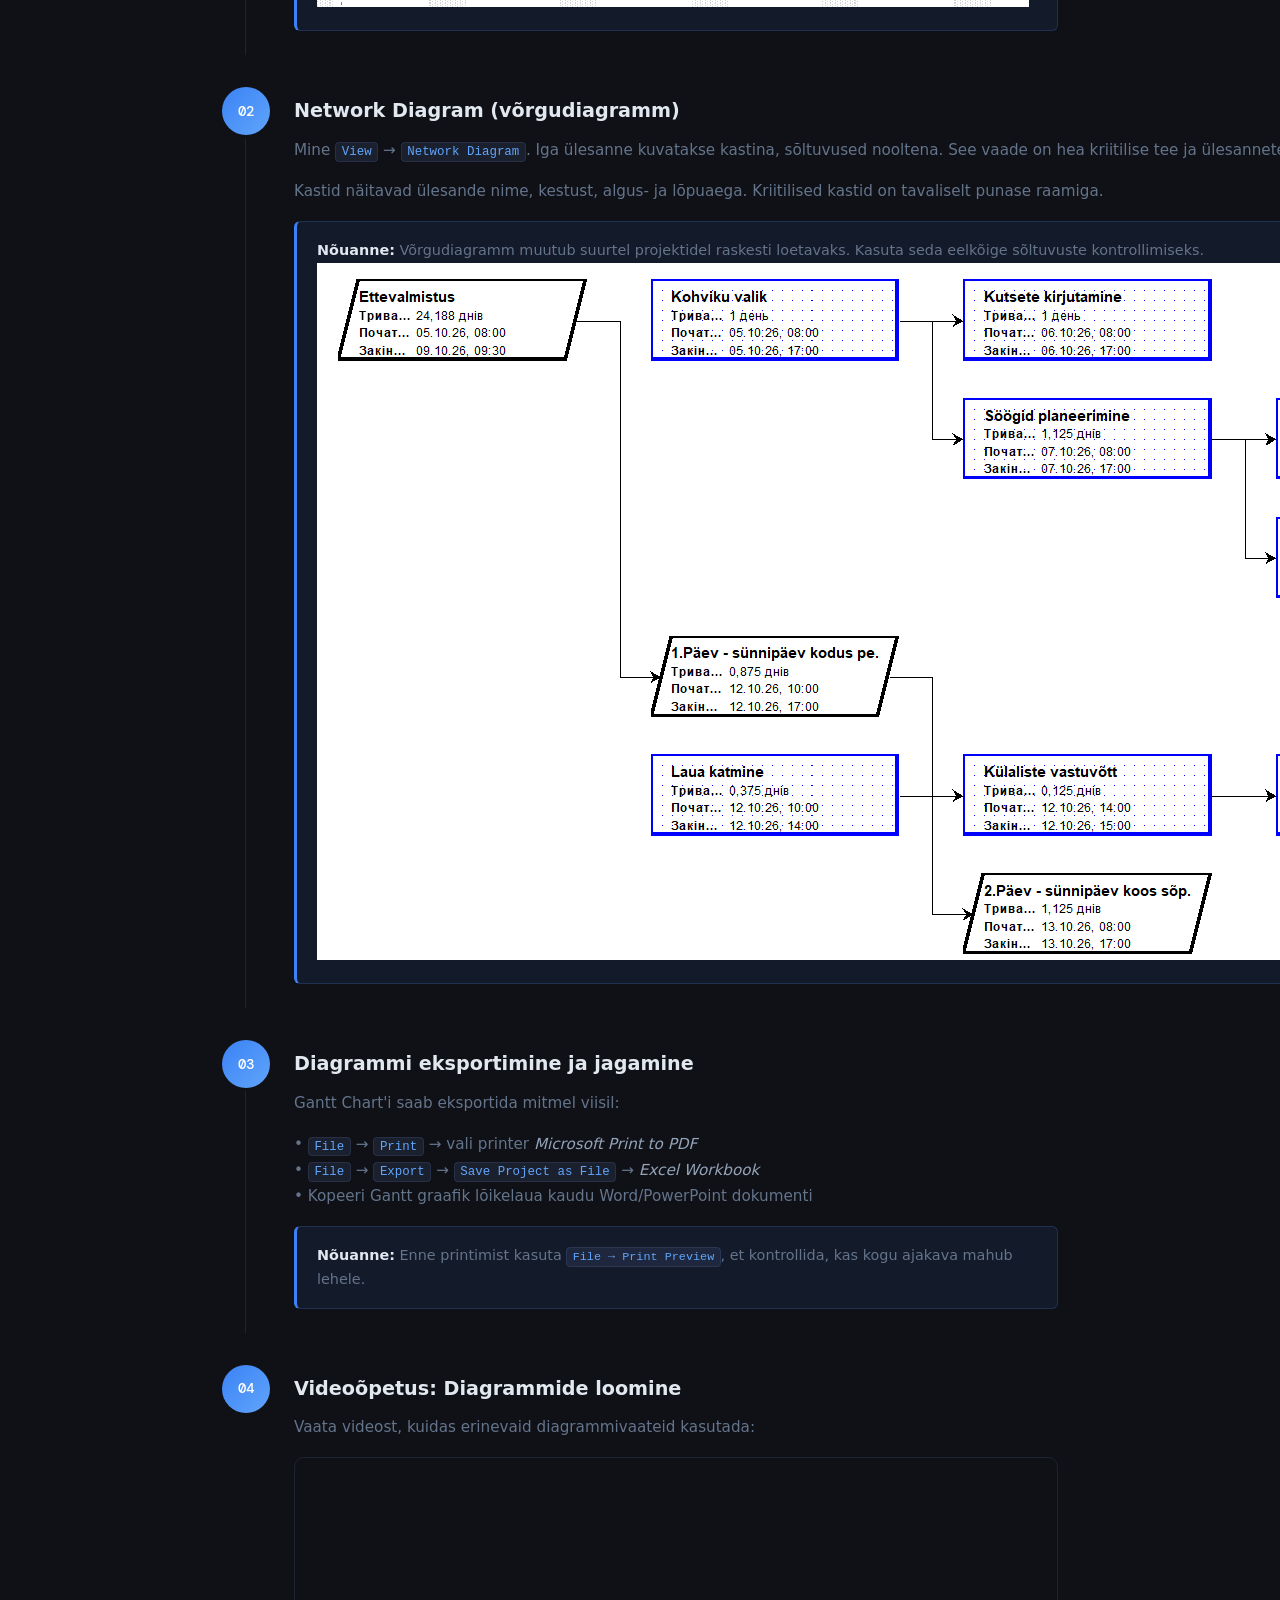
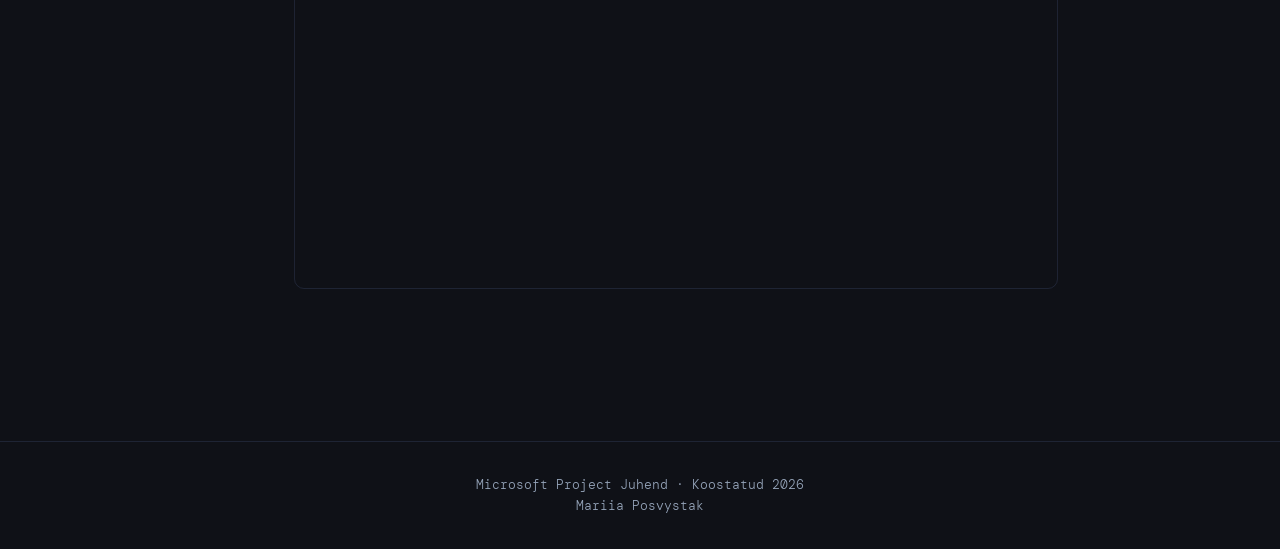
==== commit d551bf04: "Update step numbers and remove critical path section" ====
--- a/diagramm.html
+++ b/diagramm.html
@@ -54,35 +54,16 @@
   <div class="step">
     <div class="step-num">02</div>
     <div class="step-body">
-      <h2>Kriitiline tee – Critical Path</h2>
-      <p>Kriitiline tee on ülesannete jada, mis määrab projekti minimaalse lõpukuupäeva. Iga viivitus kriitilisel teel lükkab projekti lõppu edasi.</p>
-      <p>Kriitilise tee aktiveerimiseks mine <code>Format</code> → luba <code>Critical Tasks</code>. Kriitilised ülesanded muutuvad punaseks.</p>
-      <div class="tip-box">💡 Jälgi alati, kas sinu projekt on ajas. Kui kriitiline tee venib, tea, et projekt hilineb täpselt sama palju.</div>
-    </div>
-  </div>
-
-  <div class="step">
-    <div class="step-num">03</div>
-    <div class="step-body">
       <h2>Network Diagram (võrgudiagramm)</h2>
       <p>Mine <code>View</code> → <code>Network Diagram</code>. Iga ülesanne kuvatakse kastina, sõltuvused nooltena. See vaade on hea kriitilise tee ja ülesannete seoste analüüsimiseks.</p>
       <p>Kastid näitavad ülesande nime, kestust, algus- ja lõpuaega. Kriitilised kastid on tavaliselt punase raamiga.</p>
-      <div class="info-box"><strong>Nõuanne:</strong> Võrgudiagramm muutub suurtel projektidel raskesti loetavaks. Kasuta seda eelkõige sõltuvuste kontrollimiseks.</div>
+      <div class="info-box"><strong>Nõuanne:</strong> Võrgudiagramm muutub suurtel projektidel raskesti loetavaks. Kasuta seda eelkõige sõltuvuste kontrollimiseks.
+      <img src="Pildid/diag.png" alt="Project menüü – Change Working Time nupp"></div>
     </div>
   </div>
-
+  
   <div class="step">
-    <div class="step-num">04</div>
-    <div class="step-body">
-      <h2>Resource Graph (ressursigraafik)</h2>
-      <p>Mine <code>View</code> → <code>Resource Graph</code>. Graafik näitab ressursi (inimese) töökoormust ajaliinil. Punased tulbad tähendavad ülekoormust (rohkem kui 100% tööd).</p>
-      <p>Ülekoormuse lahendamiseks saad kasutada <code>Resource Leveling</code> funktsiooni – see jaotab töö ümber automaatselt.</p>
-      <div class="tip-box">✅ Enne projekti esinemist kontrolli alati ressursigraafikut – ülekoormatud ressurss on üks peamisi viivituste põhjusi.</div>
-    </div>
-  </div>
-
-  <div class="step">
-    <div class="step-num">05</div>
+    <div class="step-num">03</div>
     <div class="step-body">
       <h2>Diagrammi eksportimine ja jagamine</h2>
       <p>Gantt Chart'i saab eksportida mitmel viisil:</p>
@@ -94,7 +75,7 @@
   </div>
 
   <div class="step">
-    <div class="step-num">06</div>
+    <div class="step-num">04</div>
     <div class="step-body">
       <h2>Videoõpetus: Diagrammide loomine</h2>
       <p>Vaata videost, kuidas erinevaid diagrammivaateid kasutada:</p>
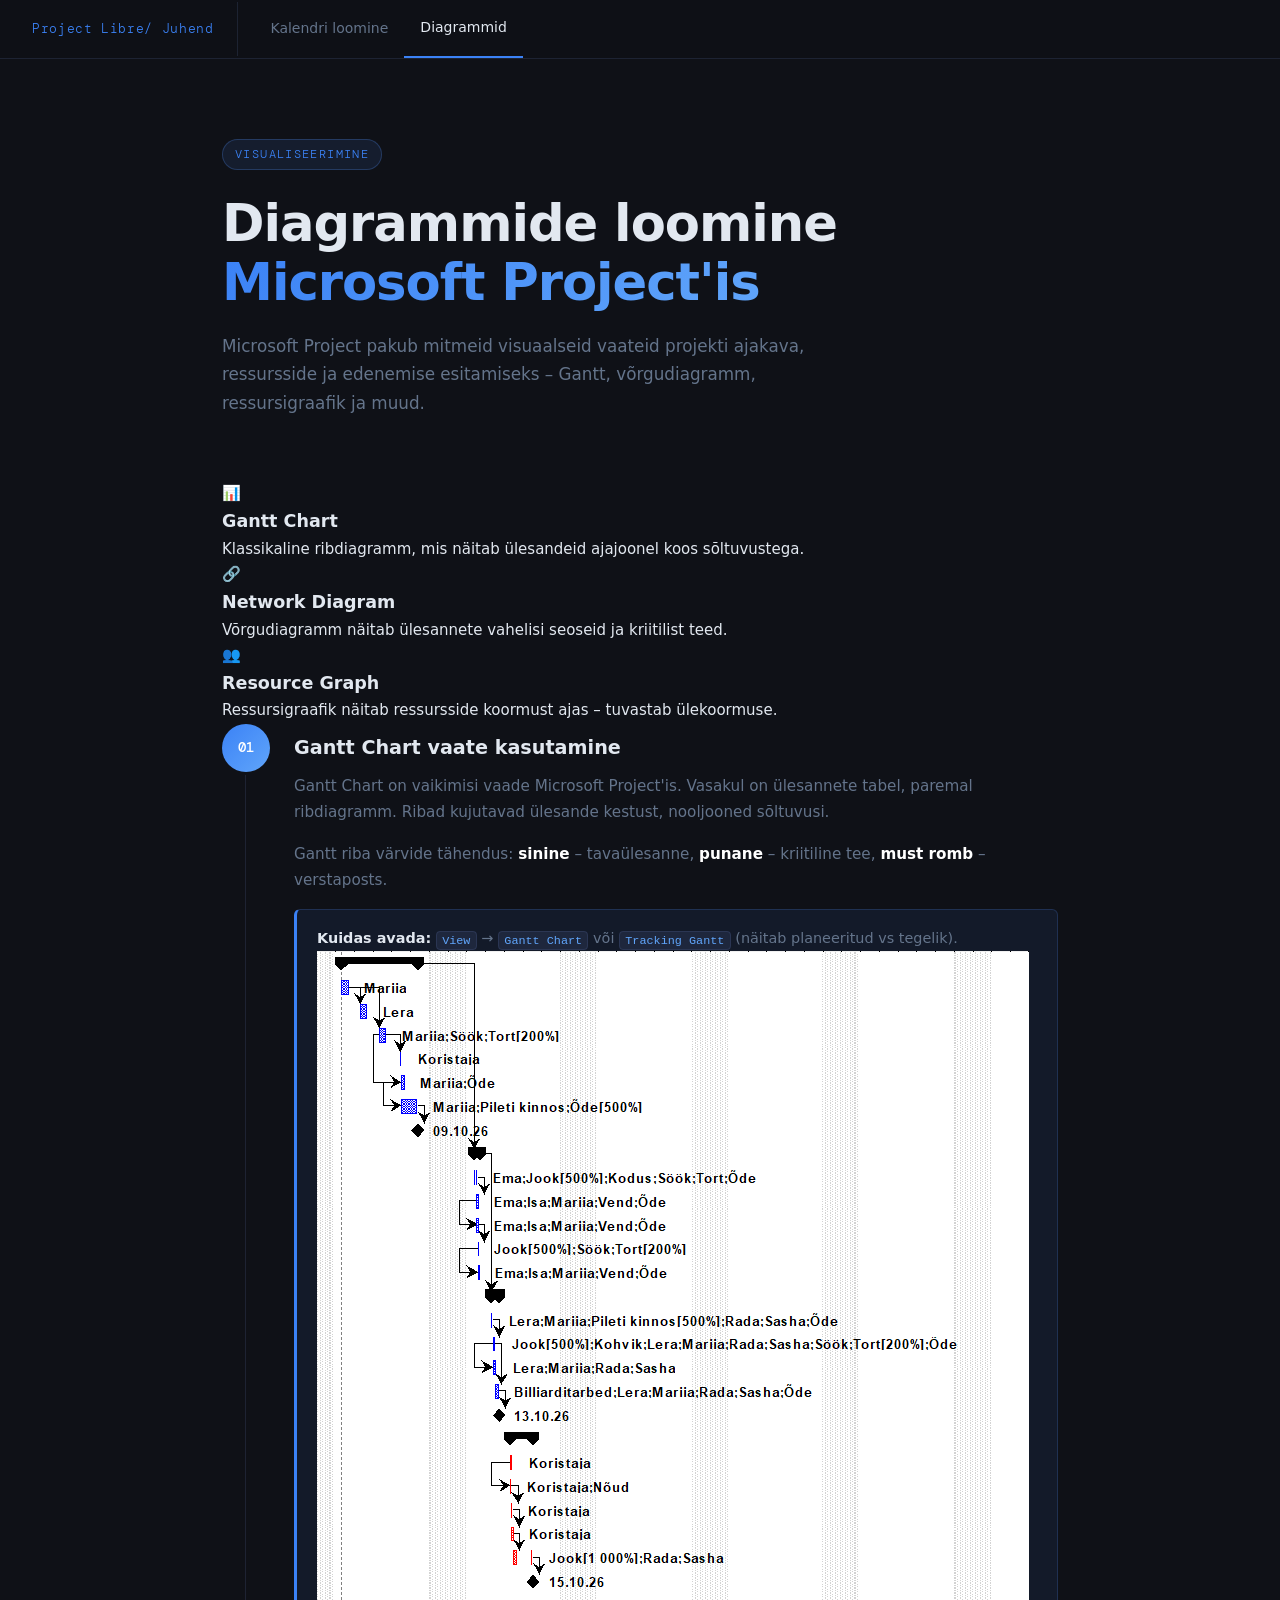
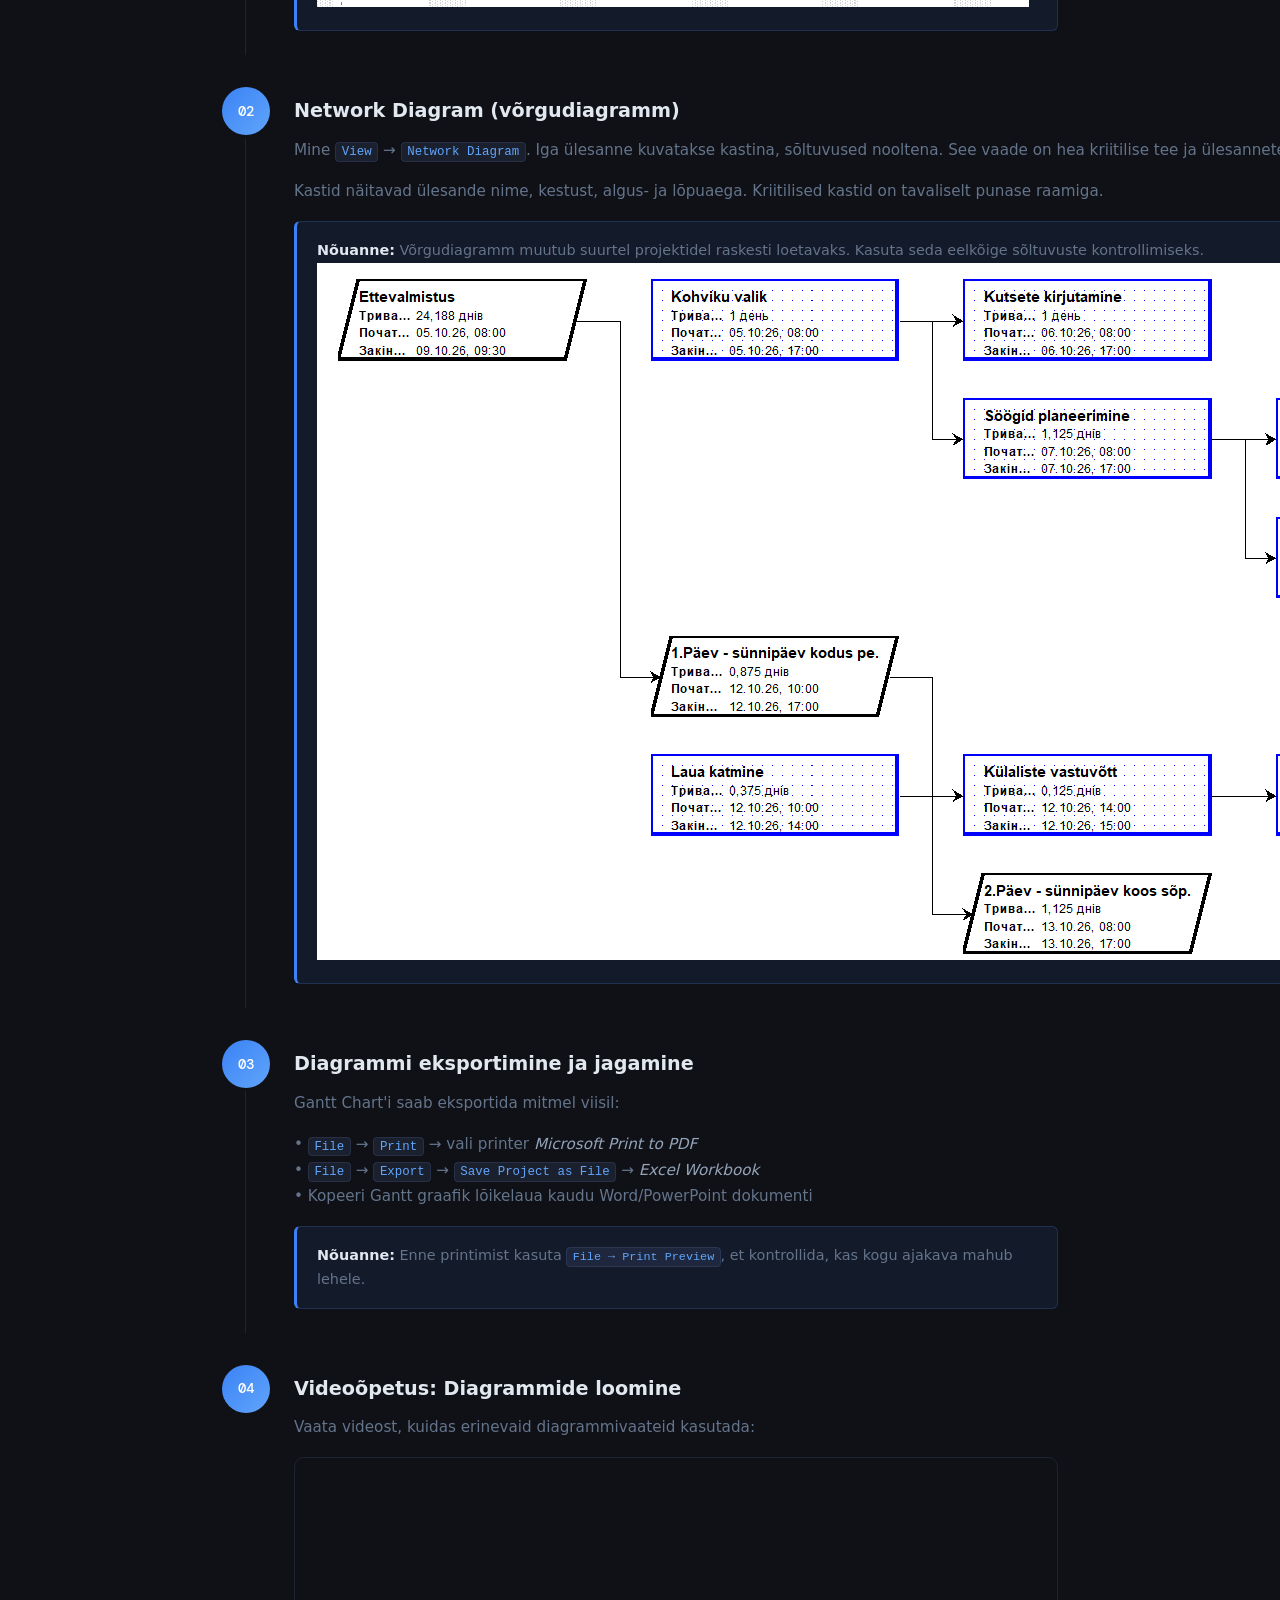
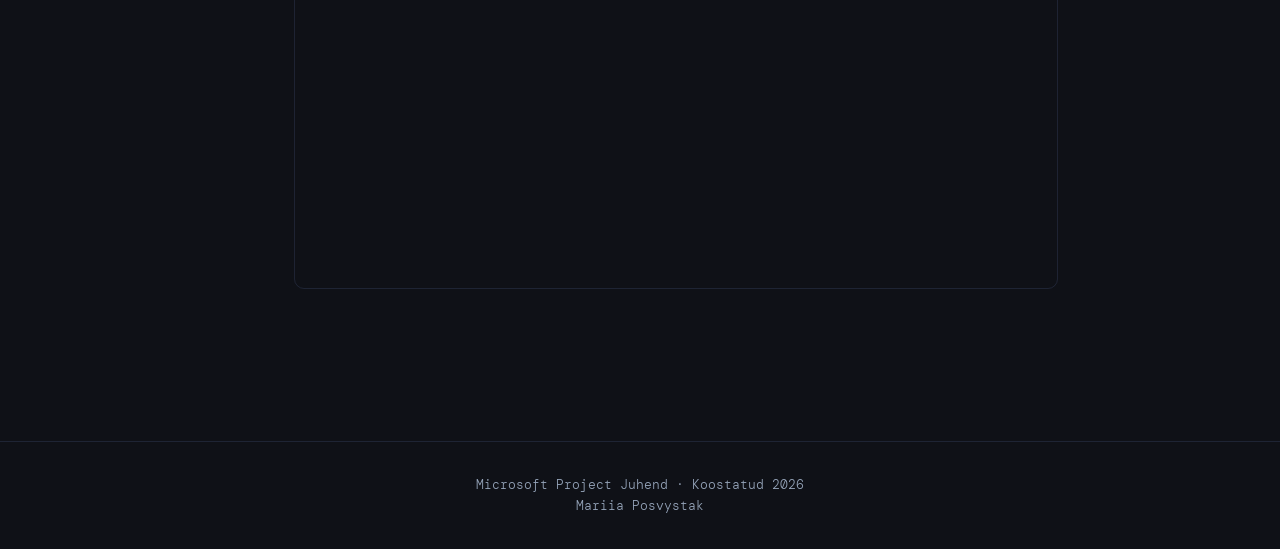
==== commit d78a4192: "Update title and navigation for Project Libre" ====
--- a/diagramm.html
+++ b/diagramm.html
@@ -3,13 +3,13 @@
 <head>
 <meta charset="UTF-8">
 <meta name="viewport" content="width=device-width, initial-scale=1.0">
-<title>Microsoft Project – Diagrammide loomine</title>
+<title>Project Libre – Diagrammide loomine</title>
 <link rel="stylesheet" href="style.css" />
 </head>
 <body>
 
 <nav>
-  <div class="nav-logo">MS Project / Juhend</div>
+  <div class="nav-logo">Project Libre/ Juhend</div>
   <a href="index.html">Kalendri loomine</a>
   <a href="diagramm.html" class="active">Diagrammid</a>
 </nav>
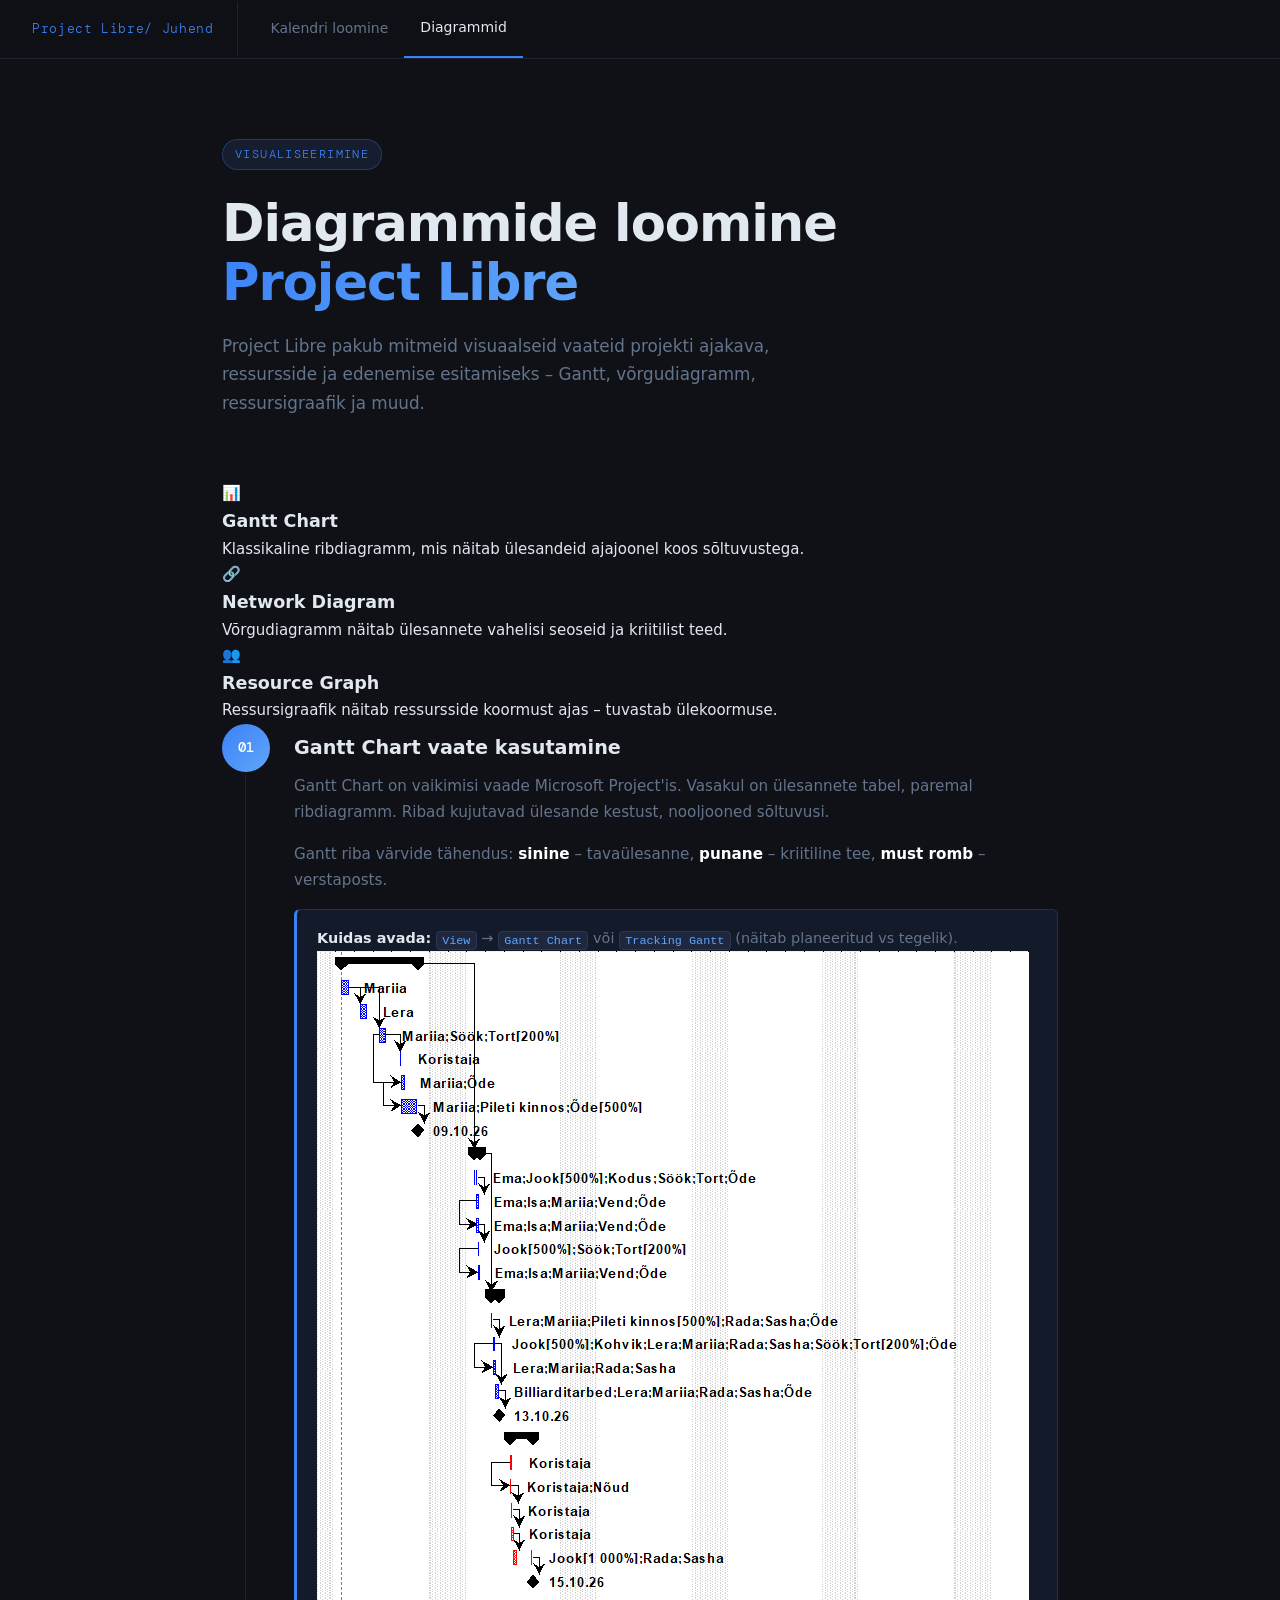
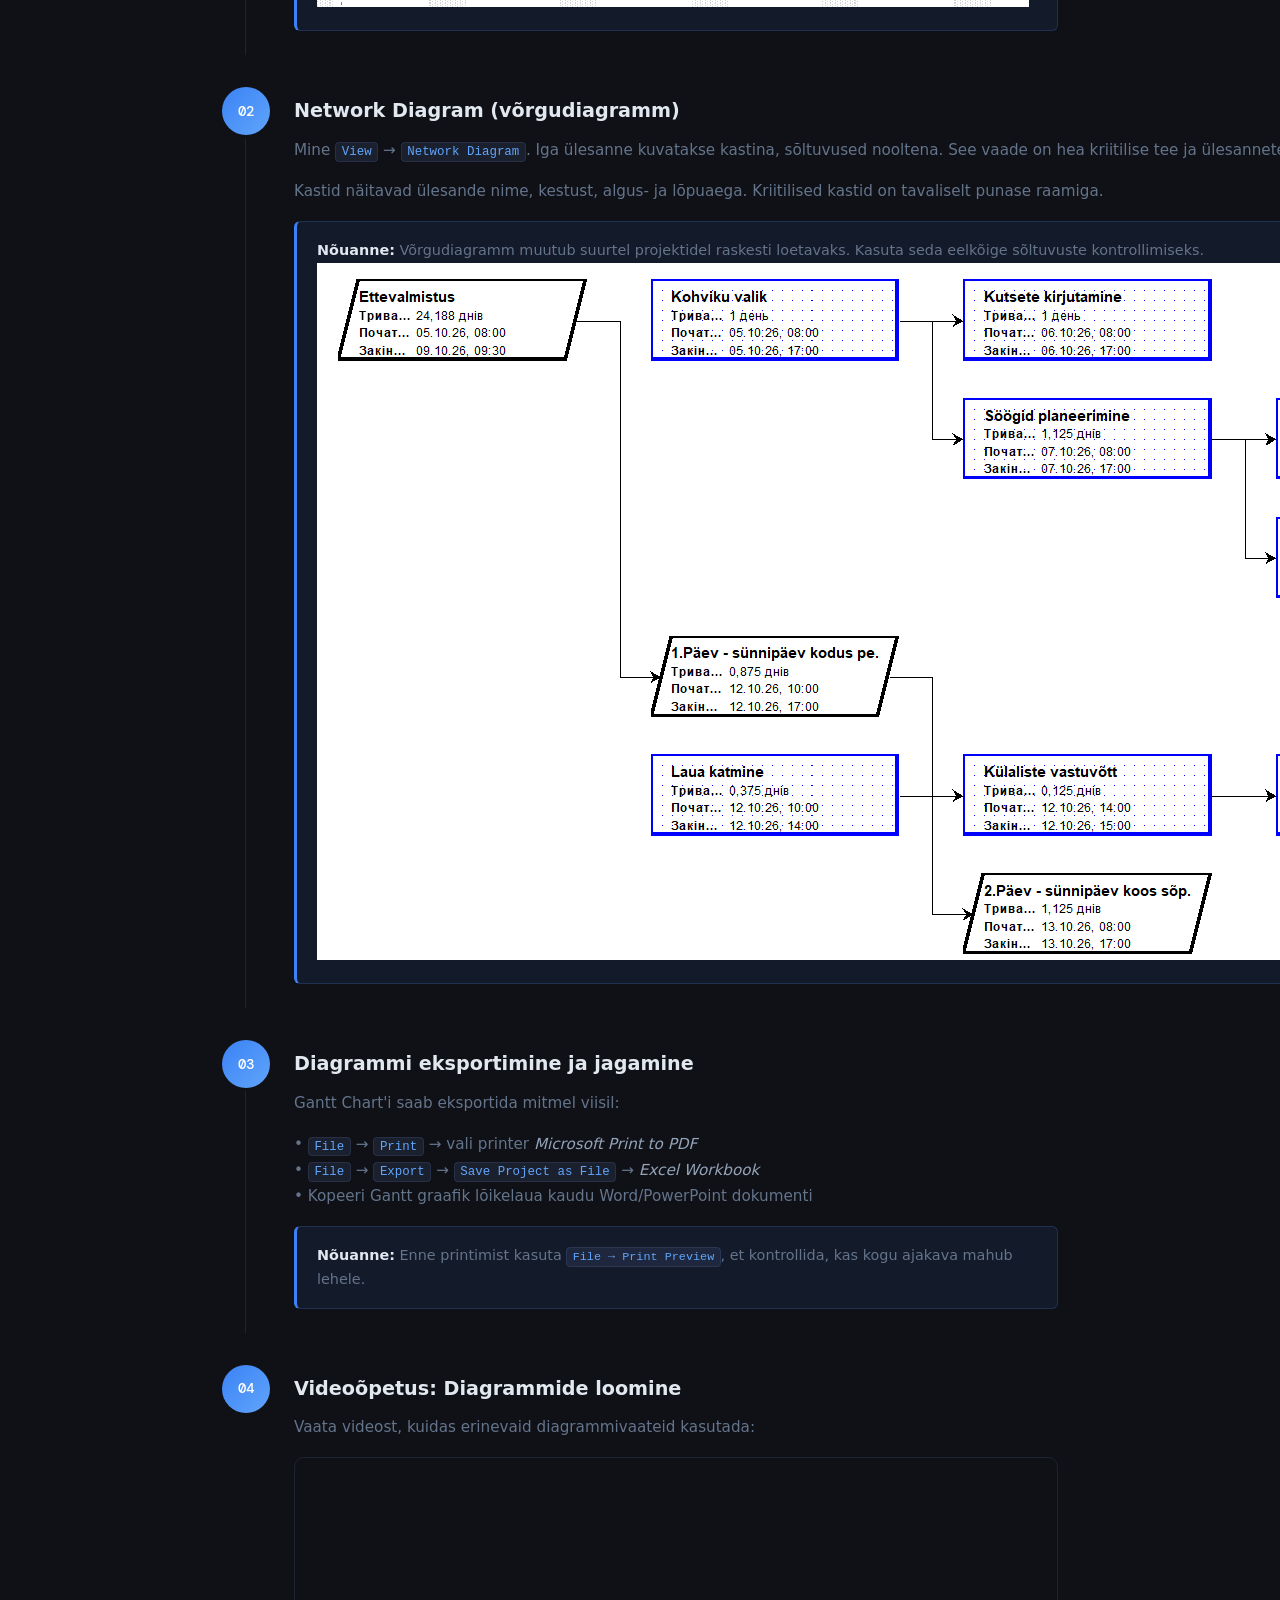
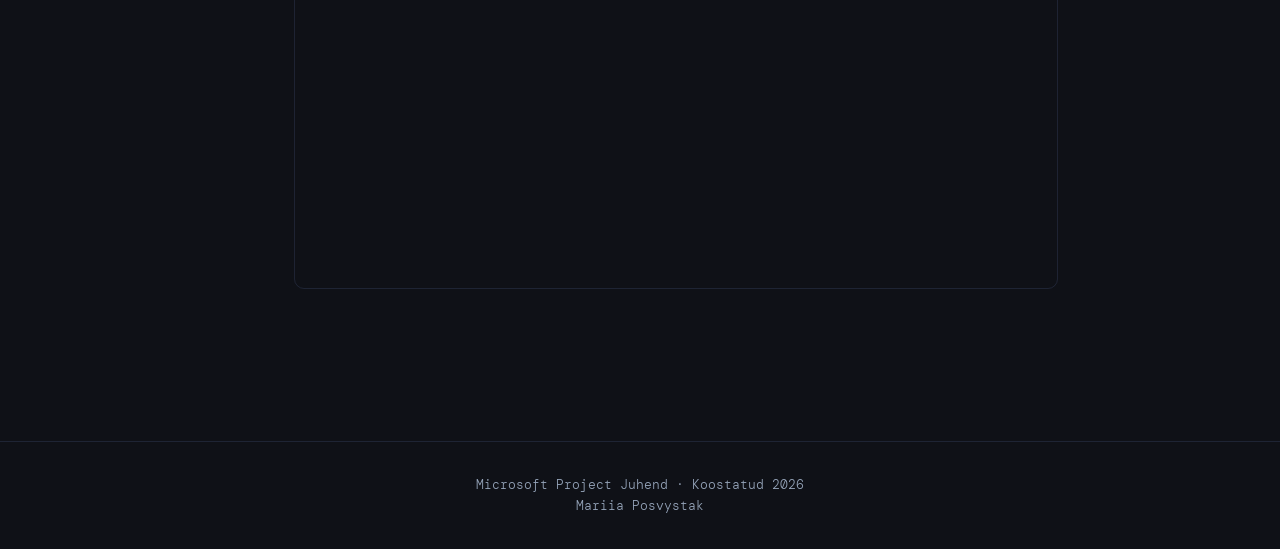
==== commit e12c250f: "Update project name from Microsoft Project to Project Libre" ====
--- a/diagramm.html
+++ b/diagramm.html
@@ -16,8 +16,8 @@
 
 <div class="hero">
   <div class="hero-tag">Visualiseerimine</div>
-  <h1>Diagrammide loomine<br><span>Microsoft Project'is</span></h1>
-  <p>Microsoft Project pakub mitmeid visuaalseid vaateid projekti ajakava, ressursside ja edenemise esitamiseks – Gantt, võrgudiagramm, ressursigraafik ja muud.</p>
+  <h1>Diagrammide loomine<br><span>Project Libre</span></h1>
+  <p>Project Libre pakub mitmeid visuaalseid vaateid projekti ajakava, ressursside ja edenemise esitamiseks – Gantt, võrgudiagramm, ressursigraafik ja muud.</p>
 </div>
 
 <div class="content">
